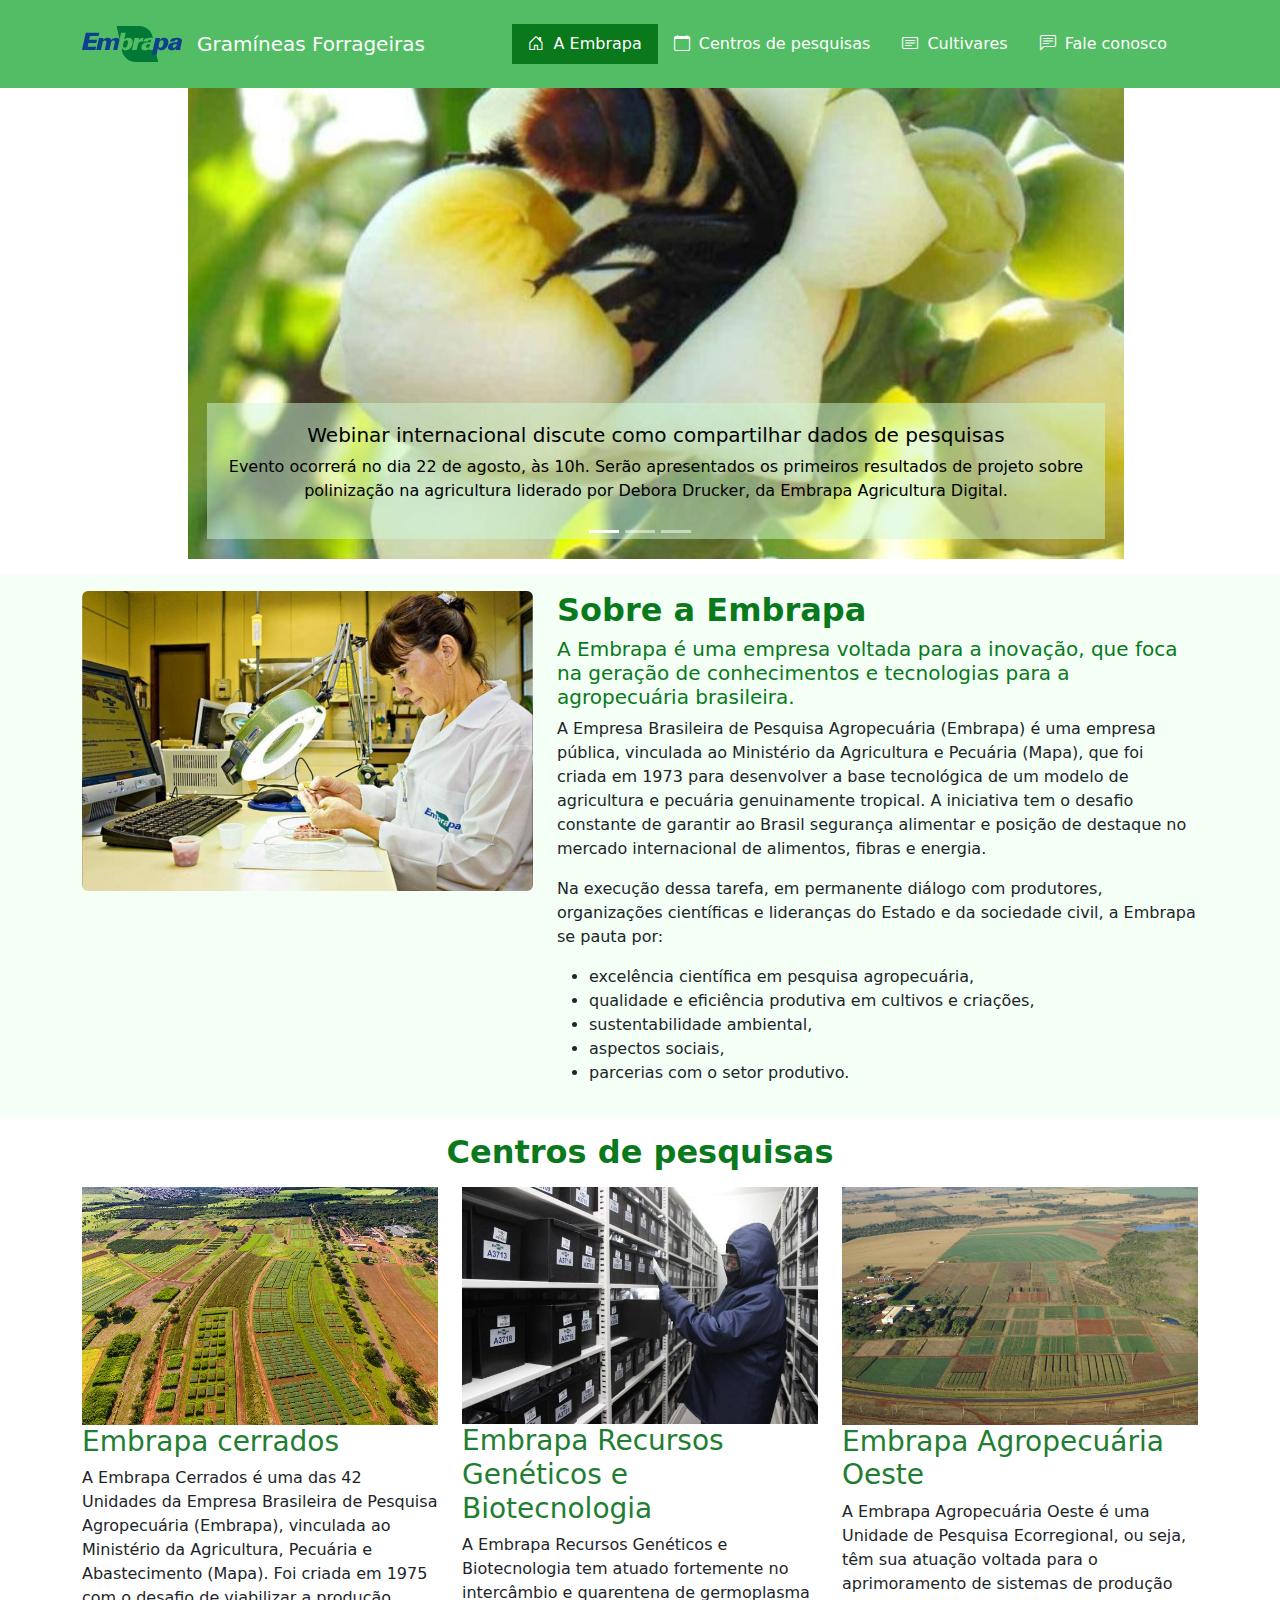
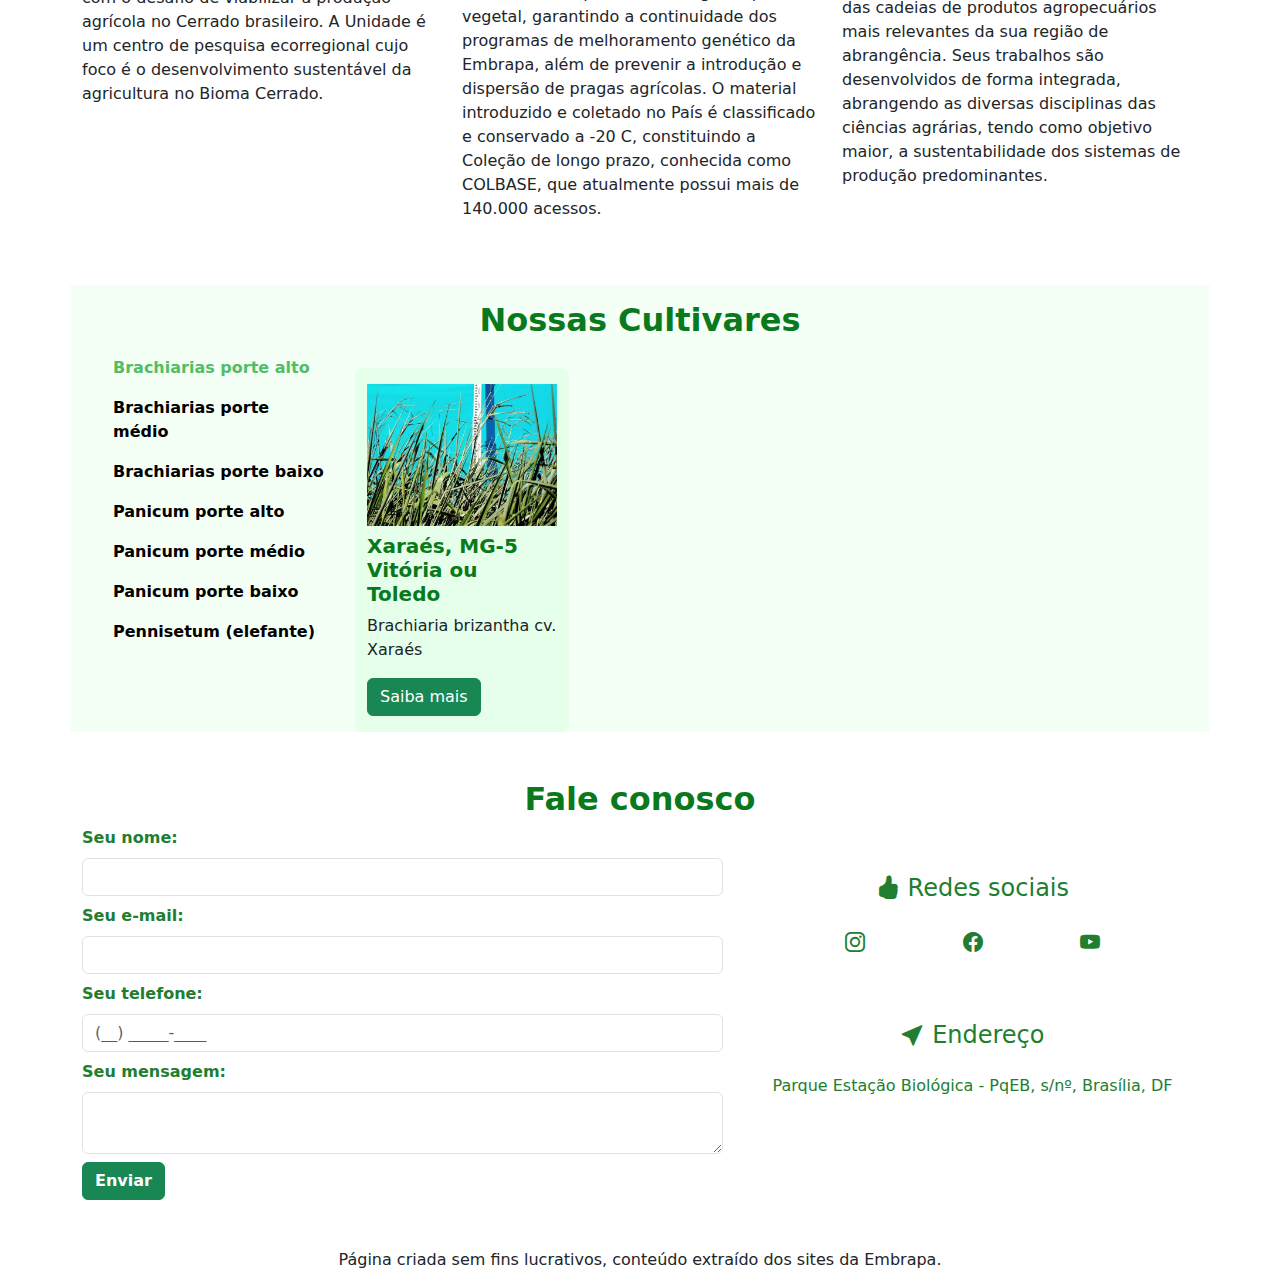
==== index.html @ fe023049 ":tada: Commit inicial" ====
<!DOCTYPE html>
<html lang="pt-BR">
<head>
    <meta charset="UTF-8">
    <meta name="viewport" content="width=device-width, initial-scale=1.0">
    <title>Gramíneas Forrageiras</title>
    <link rel="stylesheet" href="./lib/cdn.jsdelivr.net_npm_bootstrap@5.3.1_dist_css_bootstrap.min.css">
    <link rel="stylesheet" href="./icones/font/bootstrap-icons.css">
    <link rel="stylesheet" href="style.css">
</head>
<body>
    <header class="navbar navbar-expand-xl sticky-top p-4 bg-principal" id="cabecalho">
        <div class="container ">
            <img id="embrapa-logo" src="./imagens/embrapa-logo-ajustado.svg" alt="">
            <h1 class="navbar-brand m-0 text-white">
                Gramíneas Forrageiras</h1>
            <button class="navbar-toggler bg-claro" data-bs-toggle="collapse" data-bs-target="#menu-navegacao">
                <span class="navbar-toggler-icon"></span>
            </button>
            <nav class="navbar-collapse collapse justify-content-end" id="menu-navegacao">
                <ul class="nav d-block d-xl-flex">
                    <li class="nav-item">
                        <a href="#embrapa" class="nav-link active link-offset-1-hover">
                            <i class="bi bi-house-door me-1"></i>
                            A Embrapa
                        </a>
                    </li>
                    <li class="nav-item">
                        <a href="#pesquisas" class="nav-link">
                            <i class="bi bi-calendar me-1"></i>
                            Centros de pesquisas
                        </a>
                    </li>
                    <li class="nav-item">
                        <a href="#cultivares" class="nav-link">
                            <i class="bi bi-card-text me-1"></i>
                            Cultivares
                        </a>
                    </li>
                    <li class="nav-item">
                        <a href="#contato" class="nav-link">
                            <i class="bi bi-chat-left-text me-1"></i>
                            Fale conosco
                        </a>
                    </li>    
                </ul>
            </nav>
        </div>
    </header>
    <main data-bs-spy="scroll" data-bs-target="cabecalho" data-bs-smooth-scroll="true">
        <section>
            <div>
                <div class="carousel slide" id="carousel" data-bs-ride="carousel">
                    <ul class="carousel-inner d-flex text-center">
                        <li class="carousel-item active" data-bs-interval="5000">
                            <img class="w-75" src="./imagens/abelha.jpg" alt="">
                            <div class="carousel-caption d-none d-md-block row">
                                <h5>Webinar internacional discute como compartilhar dados de pesquisas</h5>
                                <p>Evento ocorrerá no dia 22 de agosto, às 10h. Serão apresentados os primeiros resultados de projeto sobre polinização na agricultura liderado por Debora Drucker, da Embrapa Agricultura Digital.</p>
                            </div>
                            <div class="row d-md-none">
                                <h5>Webinar internacional discute como compartilhar dados de pesquisas</h5>
                                <p>Evento ocorrerá no dia 22 de agosto, às 10h. Serão apresentados os primeiros resultados de projeto sobre polinização na agricultura liderado por Debora Drucker, da Embrapa Agricultura Digital.</p>
                            </div>
                        </li>
                        <li class="carousel-item" data-bs-interval="5000">
                            <img class="w-75" src="./imagens/embrapa_50_anos.jpg" alt="">
                        </li>
                        <li class="carousel-item" data-bs-interval="5000">
                            <img class="w-75" src="./imagens/integra.webp" alt="">
                            <div class="carousel-caption d-none d-md-block">
                                <h5>BRS Integra: nova cultivar de Urochloa ruziziensis para a ILPF.</h5>
                                <p>A cultivar BRS Integra é a primeira cultivar de Urochloa ruziziensis oriunda do programa de melhoramento genético conduzido pela Embrapa para as condições brasileiras.</p>
                            </div>
                            <div class="row d-md-none">
                                <h5>BRS Integra: nova cultivar de Urochloa ruziziensis para a ILPF.</h5>
                                <p>A cultivar BRS Integra é a primeira cultivar de Urochloa ruziziensis oriunda do programa de melhoramento genético conduzido pela Embrapa para as condições brasileiras.</p>
                            </div>
                        </li>
                    </ul>
                    <button class="carousel-control-prev" type="button" data-bs-target="#carousel" data-bs-slide="prev">
                        <span class="carousel-control-prev-icon"></span>
                    </button>
                    <button class="carousel-control-next" type="button" data-bs-target="#carousel" data-bs-slide="next">
                        <span class="carousel-control-next-icon"></span>
                    </button>
                    <div class="carousel-indicators">
                        <button class="active" type="button" data-bs-target="#carousel" data-bs-slide-to="0"></button>
                        <button type="button" data-bs-target="#carousel" data-bs-slide-to="1"></button>
                        <button type="button" data-bs-target="#carousel" data-bs-slide-to="2"></button>
                    </div>
                </div>
            </div>
        </section>
        <section class="pb-3 pt-3 bg-claro" id="embrapa">
            <article class="container">
                <div class="row">
                    <div class="col-md-5">
                        <img class="d-block w-100 rounded" src="./imagens/embrapa-presquisa.jpg" alt="">
                    </div>
                    <div class="col-md-7 mt-3 mt-md-0">
                        <h2 class="section-title">Sobre a Embrapa</h2>
                        <h5>A Embrapa é uma empresa voltada para a inovação, que foca na geração de conhecimentos e tecnologias para a agropecuária brasileira.</h5>
                        <p>A Empresa Brasileira de Pesquisa Agropecuária (Embrapa) é uma empresa pública, vinculada ao Ministério da Agricultura e Pecuária (Mapa), que foi criada em 1973 para desenvolver a base tecnológica de um modelo de agricultura e pecuária genuinamente tropical. A iniciativa tem o desafio constante de garantir ao Brasil segurança alimentar e posição de destaque no mercado internacional de alimentos, fibras e energia.</p>
                        <p>Na execução dessa tarefa, em permanente diálogo com produtores, organizações científicas e lideranças do Estado e da sociedade civil, a Embrapa se pauta por:</p>
                        <ul>
                            <li>excelência científica em pesquisa agropecuária, </li>
                            <li>qualidade e eficiência produtiva em cultivos e criações, </li>
                            <li>sustentabilidade ambiental, </li>
                            <li>aspectos sociais,</li>
                            <li>parcerias com o setor produtivo.</li>
                        </ul>
                    </div>
                </div>
            </article>
        </section>
        <section class="pt-3 pb-5" id="pesquisas">
            <article class="container">
                <div class="row">
                    <h2 class="section-title text-center mb-3">Centros de pesquisas</span></h2>
                </div>
                <div class="row">
                    <div class="col-md-4">
                        <img class="d-block w-100" src="./imagens/embrapa-cerrado.jpg" alt="">
                        <h3 class="section-title text-colored">
                            Embrapa cerrados</h3>
                        <p>A Embrapa Cerrados é uma das 42 Unidades da Empresa Brasileira de Pesquisa Agropecuária (Embrapa), vinculada ao Ministério da Agricultura, Pecuária e Abastecimento (Mapa). Foi criada em 1975 com o desafio de viabilizar a produção agrícola no Cerrado brasileiro. A Unidade é um centro de pesquisa ecorregional cujo foco é o desenvolvimento sustentável da agricultura no Bioma Cerrado.</p>
                    </div>
                    <div class="col-md-4">
                        <img class="d-block w-100" src="./imagens/embrapa-recursos-geneticos.jpg" alt="">
                        <h3 class="section-title text-colored">
                            Embrapa Recursos Genéticos e Biotecnologia</h3>
                        <p>A Embrapa Recursos Genéticos e Biotecnologia tem atuado fortemente no intercâmbio e quarentena de germoplasma vegetal, garantindo a continuidade dos programas de melhoramento genético da Embrapa, além de prevenir a introdução e dispersão de pragas agrícolas. O material introduzido e coletado no País é classificado e conservado a -20 C, constituindo a Coleção de longo prazo, conhecida como COLBASE, que atualmente possui mais de 140.000 acessos.</p>
                    </div>
                    <div class="col-md-4">
                        <img class="d-block w-100" src="./imagens/Embrapa Agropecuária Oeste.jpg" alt="">
                        <h3 class="section-title text-colored">
                            Embrapa Agropecuária Oeste </h3>
                        <p>A Embrapa Agropecuária Oeste é uma Unidade de Pesquisa Ecorregional, ou seja, têm sua atuação voltada para o aprimoramento de sistemas de produção das cadeias de produtos agropecuários mais relevantes da sua região de abrangência. Seus trabalhos são desenvolvidos de forma integrada, abrangendo as diversas disciplinas das ciências agrárias, tendo como objetivo maior, a sustentabilidade dos sistemas de produção predominantes.</p>
                    </div>
                </div>
            </article>
        </section>
        <section id="cultivares">
            <article class="container bg-claro pt-3">
                <div class="row ">
                    <h2 class="text-center">
                        Nossas Cultivares
                    </h2>
                </div>
                <div class="row" >
                    <aside class="col-md-3 pe-md-0">
                        <nav class="nav flex-column text-center text-md-start">
                            <button class="fw-bold text-start nav-link text-center text-md-start mt-2 mt-md-0 active text-center text-md-start" type="button" data-bs-toggle="tab" data-bs-target="#brachiaria-alta">Brachiarias porte alto</button>
                            <button class="fw-bold text-start nav-link text-center text-md-start mt-2 mt-md-0" type="button" data-bs-toggle="tab" data-bs-target="#brachiaria-media">Brachiarias porte médio</button>
                            <button class="fw-bold text-start nav-link text-center text-md-start mt-2 mt-md-0" type="button" data-bs-toggle="tab" data-bs-target="#brachiaria-baixa">Brachiarias porte baixo</button>
                            <button class="fw-bold text-start nav-link text-center text-md-start mt-2 mt-md-0" type="button" data-bs-toggle="tab" data-bs-target="#paicum-alto">Panicum porte alto</button>
                            <button class="fw-bold text-start nav-link text-center text-md-start mt-2 mt-md-0" type="button" data-bs-toggle="tab" data-bs-target="#panicum-medio">Panicum porte médio</button>
                            <button class="fw-bold text-start nav-link text-center text-md-start mt-2 mt-md-0" type="button" data-bs-toggle="tab" data-bs-target="#panicum-baixo">Panicum porte baixo</button>
                            <button class="fw-bold text-start nav-link text-center text-md-start mt-2 mt-md-0" type="button" data-bs-toggle="tab" data-bs-target="#elefante">Pennisetum (elefante)</button>
                        </nav>
                    </aside>
                    <div class="col-md-9 pt-3 bg-claro" id="itens-cardapio">
                        <div class="tab-content">
                            <div class="tab-pane active" id="brachiaria-alta">
                                <div class="row">
                                    <div class="col-md-6 col-lg-3 rounded-3 bg-medio mt-1">
                                        <img class="d-block w-100 mt-3" src="./imagens/brachiaria/xaraes.webp" alt="brachiaria-xaraes">
                                        <h5 class="fw-bold mt-2">Xaraés, MG-5 Vitória ou Toledo</h5>
                                        <p>Brachiaria brizantha cv. Xaraés</p>
                                        <a href="./brachiarias/xaraes.html" class="btn btn-success mb-3">Saiba mais</a>
                                    </div>
                                </div>
                            </div>
                            <div class="tab-pane" id="brachiaria-media">
                                <div class="row">
                                    <div class="col-md-6 col-lg-3 rounded-3 bg-medio mt-1">
                                        <img class="d-block w-100 mt-3" src="./imagens/brachiaria/marandu.webp" alt="Marandu, Braquiarão ou Brizantão">
                                        <h5 class="fw-bold mt-2">Marandu, Braquiarão ou Brizantão</h5>
                                        <p>Brachiaria brizantha cv. Marandu</p>
                                        <a href="./brachiarias/marandu.html" class="btn btn-success mb-3">Saiba mais</a>
                                    </div>
                                    <div class="col-md-6 col-lg-3 rounded-3 bg-medio mt-1">
                                        <img class="d-block w-100 mt-3" src="./imagens/brachiaria/piata.webp" alt="BRS Piatã">
                                        <h5 class="fw-bold mt-2">BRS Piatã</h5>
                                        <p>Brachiaria brizantha cv. BRS Piatã</p>
                                        <a href="#" class="btn btn-success mb-3">Saiba mais</a>
                                    </div>
                                    <div class="col-md-6 col-lg-3 rounded-3 bg-medio mt-1">
                                        <img class="d-block w-100 mt-3" src="./imagens/brachiaria/paiaguas.webp" alt="BRS Paiaguás">
                                        <h5 class="fw-bold mt-2">BRS Paiaguás</h5>
                                        <p>Brachiaria brizantha cv. BRS Paiaguás</p>
                                        <a href="#" class="btn btn-success mb-3">Saiba mais</a>
                                    </div>
                                    <div class="col-md-6 col-lg-3 rounded-3 bg-medio mt-1">
                                        <img class="d-block w-100 mt-3" src="./imagens/brachiaria/ipipora.webp" alt="BRS Ipyporã">
                                        <h5 class="fw-bold mt-2">BRS Ipyporã</h5>
                                        <p>Brachiaria spp. cv. BRS Ipyporã</p>
                                        <a href="#" class="btn btn-success mb-3">Saiba mais</a>
                                    </div>
                                    <div class="col-md-6 col-lg-3 rounded-3 bg-medio mt-1">
                                        <img class="d-block w-100 mt-3" src="./imagens/brachiaria/tupi.jpg" alt="BRS Tupi">
                                        <h5 class="fw-bold mt-2">BRS Tupi</h5>
                                        <p>Brachiaria humidicola cv. BRS Tupi</p>
                                        <a href="#" class="btn btn-success mb-3">Saiba mais</a>
                                    </div>
                                    <div class="col-md-6 col-lg-3 rounded-3 bg-medio mt-1">
                                        <img class="d-block w-100 mt-3" src="./imagens/brachiaria/integra.webp" alt="BRS Integra">
                                        <h5 class="fw-bold mt-2">BRS Integra</h5>
                                        <p>Brachiaria ruziziensis cv. BRS Integra</p>
                                        <a href="#" class="btn btn-success mb-3">Saiba mais</a>
                                    </div>
                                </div>
                            </div>
                            <div class="tab-pane" id="brachiaria-baixa">
                                <div class="row">
                                    <div class="col-md-6 col-lg-3 rounded-3 bg-medio mt-1">
                                        <img class="d-block w-100 mt-3" src="./imagens/brachiaria/basilisk.webp" alt="Basilisk, Braquiarinha ou Decumbens">
                                        <h5 class="fw-bold mt-2">Basilisk, Braquiarinha ou Decumbens</h5>
                                        <p>Brachiaria decumbens cv. Basilisk</p>
                                        <a href="./brachiarias/basilisk.html" class="btn btn-success mb-3">Saiba mais</a>
                                    </div>
                                    <div class="col-md-6 col-lg-3 rounded-3 bg-medio mt-1">
                                        <img class="d-block w-100 mt-3" src="./imagens/brachiaria/llanero.webp" alt="LIanero, Lhanero ou Dictyoneura">
                                        <h5 class="fw-bold mt-2">LIanero, Lhanero ou Dictyoneura</h5>
                                        <p>Brachiaria humidicola cv. LIanero</p>
                                        <a href="#" class="btn btn-success mb-3">Saiba mais</a>
                                    </div>
                                    <div class="col-md-6 col-lg-3 rounded-3 bg-medio mt-1">
                                        <img class="d-block w-100 mt-3" src="./imagens/brachiaria/humidicola.webp" alt="Humidicola comum, Tuly ou Quicuio da Amazônia">
                                        <h5 class="fw-bold mt-2">Humidicola comum, Tuly ou Quicuio</h5>
                                        <p>Brachiaria humidicola</p>
                                        <a href="#" class="btn btn-success mb-3">Saiba mais</a>
                                    </div>
                                    <div class="col-md-6 col-lg-3 rounded-3 bg-medio mt-1">
                                        <img class="d-block w-100 mt-3" src="./imagens/brachiaria/ruziziense.jpg" alt="Ruziziensis">
                                        <h5 class="fw-bold mt-2">Ruziziensis</h5>
                                        <p>Brachiaria ruziziensis</p>
                                        <a href="#" class="btn btn-success mb-3">Saiba mais</a>
                                    </div>
                                </div>
                            </div>
                            <div class="tab-pane" id="paicum-alto">
                                <div class="row">
                                    <div class="col-md-6 col-lg-3 rounded-3 bg-medio mt-1">
                                        <img class="d-block w-100 mt-3" src="./imagens/panicum/mombaca.webp" alt="Mombaça">
                                        <h5 class="fw-bold mt-2">Mombaça</h5>
                                        <p>Panicum maximum cv. Mombaça</p>
                                        <a href="./panicuns/mombaca.html" class="btn btn-success mb-3">Saiba mais</a>
                                    </div>
                                    <div class="col-md-6 col-lg-3 rounded-3 bg-medio mt-1">
                                        <img class="d-block w-100 mt-3" src="./imagens/panicum/zuri.webp" alt="BRS Zuri">
                                        <h5 class="fw-bold mt-2">BRS Zuri</h5>
                                        <p>Panicum maximum cv. BRS Zuri</p>
                                        <a href="#" class="btn btn-success mb-3">Saiba mais</a>
                                    </div>
                                </div>
                            </div>
                            <div class="tab-pane" id="panicum-medio">
                                <div class="row">
                                    <div class="col-md-6 col-lg-3 rounded-3 bg-medio mt-1">
                                        <img class="d-block w-100 mt-3" src="./imagens/panicum/tanzania.webp" alt="Tanzânia">
                                        <h5 class="fw-bold mt-2">Tanzânia</h5>
                                        <p>Panicum maximum cv. Tanzânia</p>
                                        <a href="./panicuns/tanzania.html" class="btn btn-success mb-3">Saiba mais</a>
                                    </div>
                                    <div class="col-md-6 col-lg-3 rounded-3 bg-medio mt-1">
                                        <img class="d-block w-100 mt-3" src="./imagens/panicum/quenia.webp" alt="BRS Quênia">
                                        <h5 class="fw-bold mt-2">BRS Quênia</h5>
                                        <p>Panicum maximum cv. BRS Quênia</p>
                                        <a href="#" class="btn btn-success mb-3">Saiba mais</a>
                                    </div>
                                </div>
                            </div>
                            <div class="tab-pane" id="panicum-baixo">
                                <div class="row">
                                    <div class="col-md-6 col-lg-3 rounded-3 bg-medio mt-1">
                                        <img class="d-block w-100 mt-3" src="./imagens/panicum/massai.webp" alt="Massai">
                                        <h5 class="fw-bold mt-2">Massai</h5>
                                        <p>Panicum maximum cv. Massai</p>
                                        <a href="./panicuns/massai.html" class="btn btn-success mb-3">Saiba mais</a>
                                    </div>
                                    <div class="col-md-6 col-lg-3 rounded-3 bg-medio mt-1">
                                        <img class="d-block w-100 mt-3" src="./imagens/panicum/tamani.webp" alt="BRS Tamani">
                                        <h5 class="fw-bold mt-2">BRS Tamani</h5>
                                        <p>Panicum maximum cv. BRS Tamani</p>
                                        <a href="#" class="btn btn-success mb-3">Saiba mais</a>
                                    </div>
                                </div>
                            </div>
                            <div class="tab-pane" id="elefante">
                                <div class="row">
                                    <div class="col-md-6 col-lg-3 rounded-3 bg-medio mt-1">
                                        <img class="d-block w-100 mt-3" src="./imagens/pennisetum/capiacu.webp" alt="BRS Capiaçu">
                                        <h5 class="fw-bold mt-2">BRS Capiaçu</h5>
                                        <p>Pennisetum purpureum (Sin. Cenchrus purpureus) cv. BRS Capiaçu</p>
                                        <a href="./pennisetuns/capiacu.html" class="btn btn-success mb-3">Saiba mais</a>
                                    </div>
                                    <div class="col-md-6 col-lg-3 rounded-3 bg-medio mt-1">
                                        <img class="d-block w-100 mt-3" src="./imagens/pennisetum/kurumi.webp" alt="BRS Kurumi">
                                        <h5 class="fw-bold mt-2">BRS Kurumi</h5>
                                        <p>Pennisetum purpureum (Sin. Cenchrus purpureus) cv. BRS Kurumi</p>
                                        <a href="./pennisetuns/kurumi.html" class="btn btn-success mb-3">Saiba mais</a>
                                    </div>
                                </div>
                            </div>
                        </div>
                    </div>
                </div>
            </article>
        </section>
        <section class="pt-5 pb-5" id="contato">
            <div class="container">
                <div class="row">
                    <h2 class="section-title text-center">Fale conosco</h2>
                </div>
                <div class="row">
                    <div class="col-md-7">
                        <form id="meuFormulario">
                            <div class="mb-2">
                                <label class="form-label fw-bolder text-colored" for="nome">Seu nome:</label>
                                <input class="form-control nomeCompleto" type="text" id="nome" name="nome">
                            </div>
                            <div class="mb-2">
                                <label class="form-label fw-bolder text-colored" for="email-t">Seu e-mail:</label>
                                <input class="form-control" type="email" id="email-t">
                            </div>
                            <div class="mb-2">
                                <label class="form-label fw-bolder text-colored" for="telefone">Seu telefone:</label>
                                <input class="form-control" type="tel" id="telefone" name="telefone">
                            </div>
                            <div class="mb-2">
                                <label class="form-label fw-bolder text-colored" for="mensagem">Seu mensagem:</label>
                                <textarea class="form-control" id="mensagem"></textarea>
                            </div>
                            <button class="btn fw-bolder btn-success" id="botao-enviar" type="submit">Enviar</button>
                        </form>
                    </div>
                    <div class="col-md-5">
                        <div class="row">
                            <h3 class="section-title fs-4 text-center text-colored mt-5">
                                <i class="bi bi-hand-thumbs-up-fill"></i>
                                Redes sociais</h3>
                            <ul class="d-flex list-inline justify-content-evenly mt-3">
                                <li class="fs-5" ><a href="https://www.instagram.com/embrapa/"><i class="bi bi-instagram text-colored"></i></a></li>
                                <li class="fs-5" ><a href="https://www.facebook.com/embrapa/?locale=pt_BR"><i class="bi bi-facebook text-colored"></i></a></li>
                                <li class="fs-5" ><a href="https://www.embrapa.br/youtube"><i class="bi bi-youtube text-colored"></i></a></li>
                            </ul>
                        </div>
                        <div class="row">
                            <h3 class="section-title fs-4 text-center text-colored mt-5">
                                <i class="bi bi-cursor-fill"></i>
                                Endereço</h3>
                            <p class="text-center d mt-3 text-colored">Parque Estação Biológica - PqEB, s/nº, Brasília, DF</p>
                        </div>
                    </div>
                </div>
            </div>
        </section>
    </main>
    <footer class="text-center">
        Página criada sem fins lucrativos, conteúdo extraído dos sites da Embrapa.
    </footer>
    <script src="./lib/cdn.jsdelivr.net_npm_bootstrap@5.3.1_dist_js_bootstrap.bundle.min.js"></script>
    <script src="https://code.jquery.com/jquery-3.6.0.min.js"></script>
    <script src="./lib/jquery.mask.min.js"></script>
    <script src="./lib/jquery.validate.min.js"></script>
    <script src="./lib/messages_pt_BR.min.js"></script>
    <script src="./main.js"></script>
</body>
</html>
---- style.css ----
.bg-principal {
    background-color: #53bd65;
} 

.nav-tabs .nav-link.active,
.tab-pane,
.bg-claro {
    background-color: #f4fff6;
}

.bg-medio{
    background-color: #9affab28;
}
.title-green, h5,
.nav-tabs .nav-link.active,
h2 {
    color: #09791c;
}

#menu-navegacao .nav-link.active {
    background-color: #09791c;
    color: white;
}

.nav-tabs .nav-link,
.nav .nav-link.active {
    color: #53bd65;
}

.text-colored {
    color: #217e31;
}

.nav {
    padding-left: 15px;
    padding-right: 15px;
}

.nav-link {
    color: white;
}

aside .nav .nav-link {
    color: #000;
}

#carousel .carousel-caption {
    background-color: rgba(208, 247, 214, 0.5);
}

.carousel-caption h5,
.carousel-caption p {
    color: #000;
}

.tab-content p {
    height: 48px;
}

#elefante h5 {
    height: 20px;
}

#elefante p {
    height: auto;
}

h2 {
    font-weight: bold;
}

#embrapa-logo {
    width: 100px;
    margin-right: 15px;
}

header > div {
    justify-content: end;
}

@media (max-width: 767px) {
    .nav {
        padding-left: 0;
        padding-right: 0;
    }
    .nav-tabs .nav-link {
        border: var(--bs-nav-tabs-border-width) solid transparent;
    }
    .nav-tabs {
        --bs-nav-tabs-link-active-border-color: var(--bs-border-color);
    }

    .nav-item button {
        padding: 16px;
        font-size: 18px;
    }

    #menu-navegacao {
        background-color: #f4fff6;
    }

    .nav-link {
        color: #53bd65;
    }

}
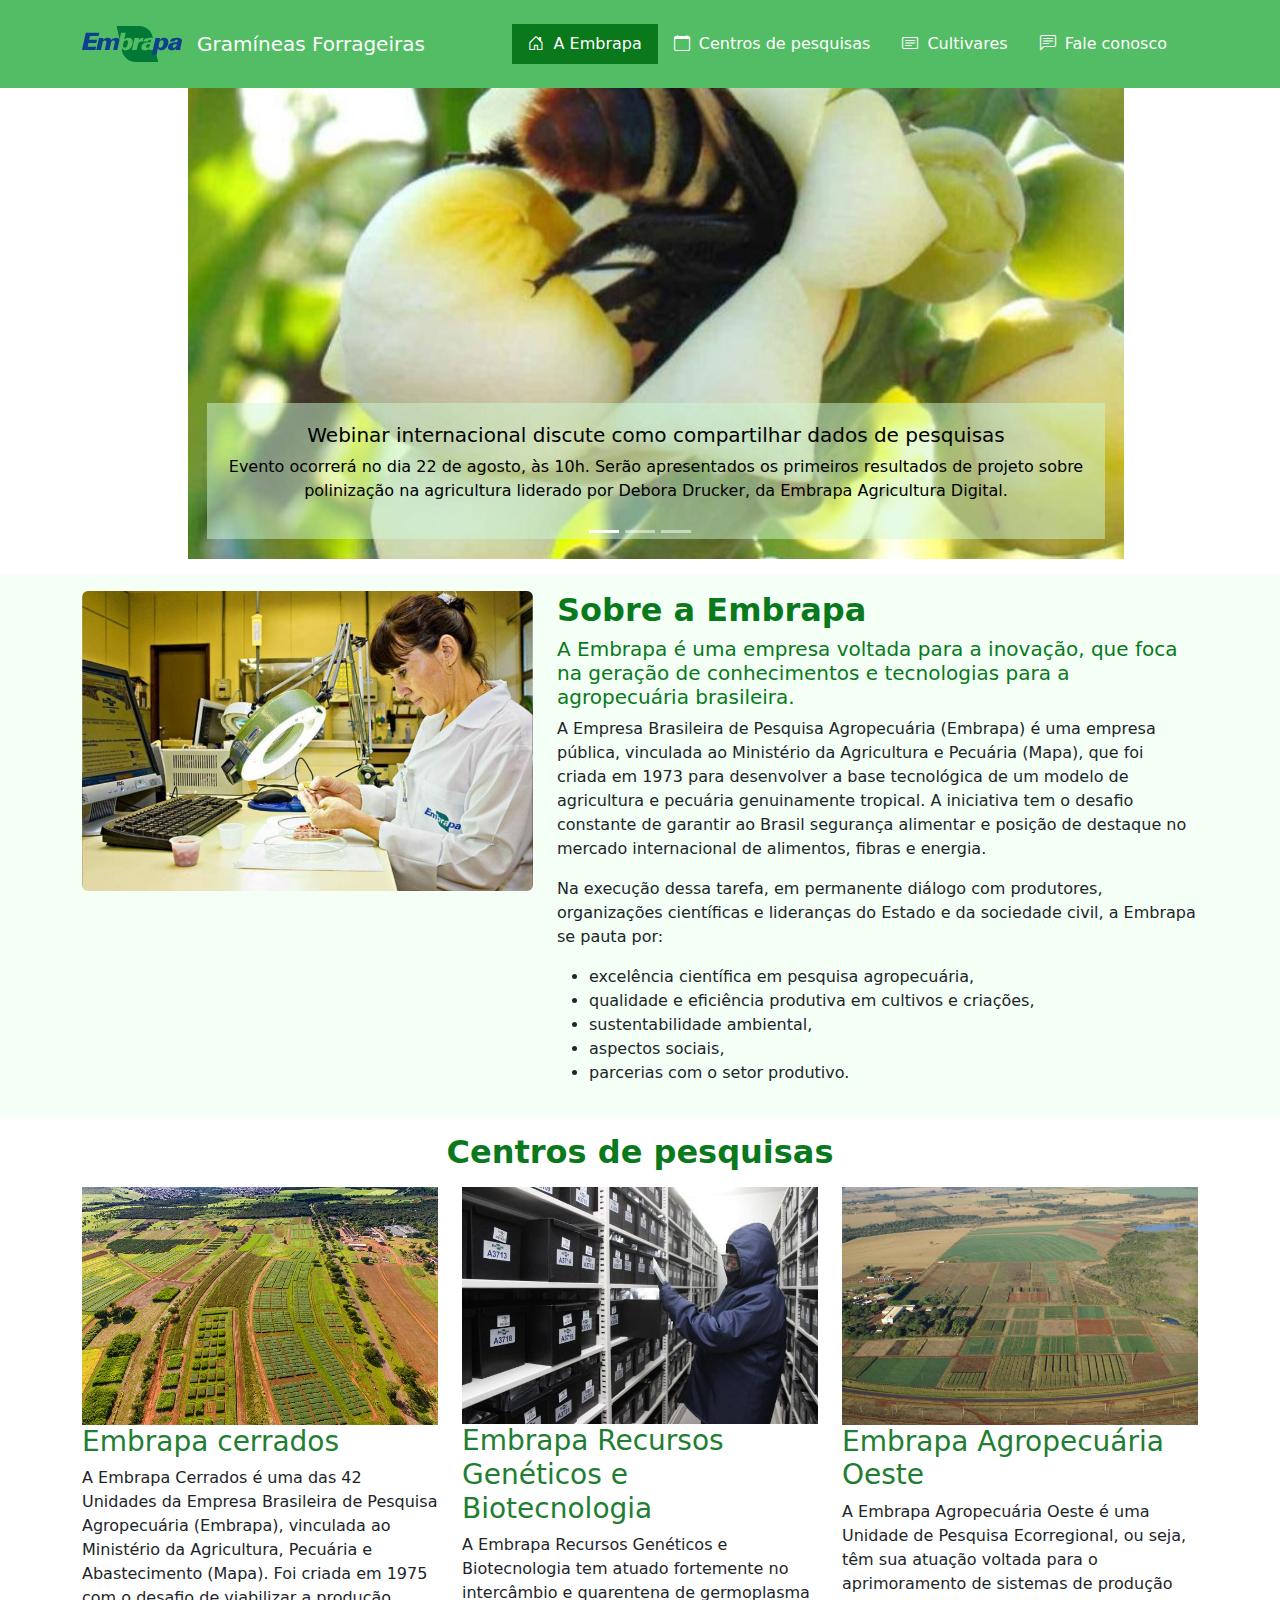
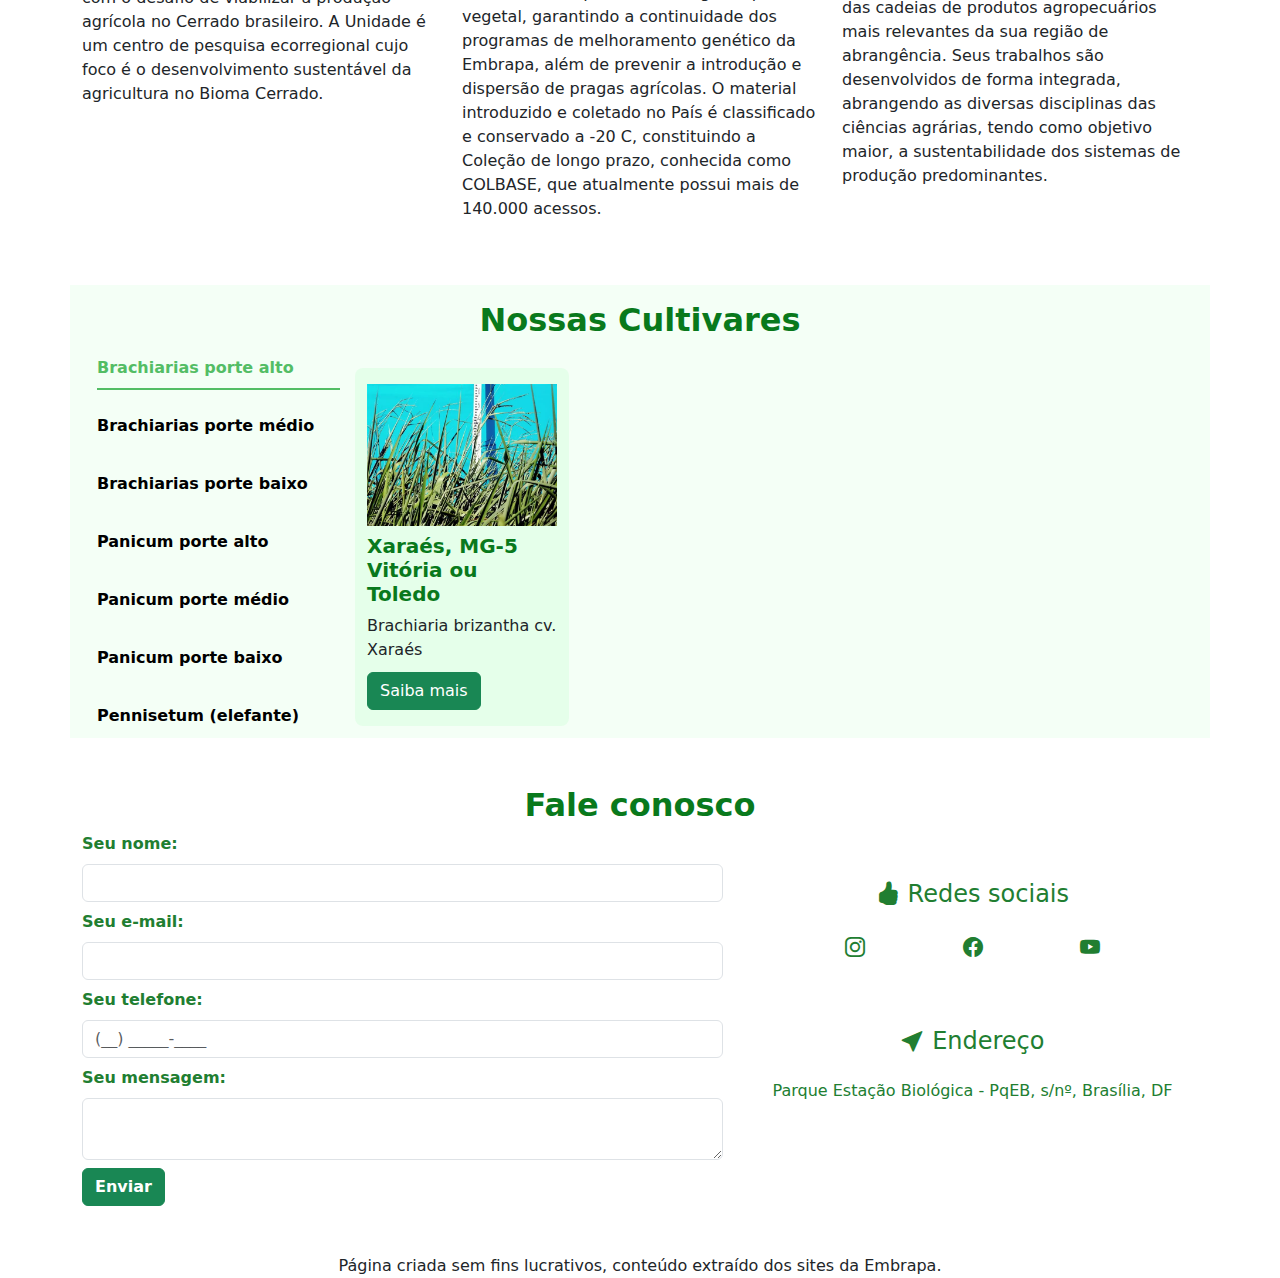
==== commit 03e1534f: ":lipstick:[FIX]: melhorando responsividade" ====
--- a/index.html
+++ b/index.html
@@ -10,7 +10,7 @@
 </head>
 <body>
     <header class="navbar navbar-expand-xl sticky-top p-4 bg-principal" id="cabecalho">
-        <div class="container ">
+        <div class="container justify-content-center justify-content-md-around">
             <img id="embrapa-logo" src="./imagens/embrapa-logo-ajustado.svg" alt="">
             <h1 class="navbar-brand m-0 text-white">
                 Gramíneas Forrageiras</h1>
@@ -150,7 +150,7 @@
                 </div>
                 <div class="row" >
                     <aside class="col-md-3 pe-md-0">
-                        <nav class="nav flex-column text-center text-md-start">
+                        <nav class="nav nav-underline flex-column">
                             <button class="fw-bold text-start nav-link text-center text-md-start mt-2 mt-md-0 active text-center text-md-start" type="button" data-bs-toggle="tab" data-bs-target="#brachiaria-alta">Brachiarias porte alto</button>
                             <button class="fw-bold text-start nav-link text-center text-md-start mt-2 mt-md-0" type="button" data-bs-toggle="tab" data-bs-target="#brachiaria-media">Brachiarias porte médio</button>
                             <button class="fw-bold text-start nav-link text-center text-md-start mt-2 mt-md-0" type="button" data-bs-toggle="tab" data-bs-target="#brachiaria-baixa">Brachiarias porte baixo</button>
@@ -164,143 +164,143 @@
                         <div class="tab-content">
                             <div class="tab-pane active" id="brachiaria-alta">
                                 <div class="row">
-                                    <div class="col-md-6 col-lg-3 rounded-3 bg-medio mt-1">
+                                    <div class="col-md-6 col-lg-3 rounded-3 bg-medio mt-1 position-relative">
                                         <img class="d-block w-100 mt-3" src="./imagens/brachiaria/xaraes.webp" alt="brachiaria-xaraes">
                                         <h5 class="fw-bold mt-2">Xaraés, MG-5 Vitória ou Toledo</h5>
-                                        <p>Brachiaria brizantha cv. Xaraés</p>
-                                        <a href="./brachiarias/xaraes.html" class="btn btn-success mb-3">Saiba mais</a>
+                                        <p class="mb-5 pb-3">Brachiaria brizantha cv. Xaraés</p>
+                                        <a href="./brachiarias/xaraes.html" class="btn btn-success mb-3 position-absolute bottom-0">Saiba mais</a>
                                     </div>
                                 </div>
                             </div>
                             <div class="tab-pane" id="brachiaria-media">
                                 <div class="row">
-                                    <div class="col-md-6 col-lg-3 rounded-3 bg-medio mt-1">
+                                    <div class="col-md-6 col-lg-3 rounded-3 bg-medio mt-1 position-relative">
                                         <img class="d-block w-100 mt-3" src="./imagens/brachiaria/marandu.webp" alt="Marandu, Braquiarão ou Brizantão">
                                         <h5 class="fw-bold mt-2">Marandu, Braquiarão ou Brizantão</h5>
-                                        <p>Brachiaria brizantha cv. Marandu</p>
-                                        <a href="./brachiarias/marandu.html" class="btn btn-success mb-3">Saiba mais</a>
-                                    </div>
-                                    <div class="col-md-6 col-lg-3 rounded-3 bg-medio mt-1">
+                                        <p class="mb-5 pb-3">Brachiaria brizantha cv. Marandu</p>
+                                        <a href="./brachiarias/marandu.html" class="btn btn-success mb-3 position-absolute bottom-0">Saiba mais</a>
+                                    </div>
+                                    <div class="col-md-6 col-lg-3 rounded-3 bg-medio mt-1 position-relative">
                                         <img class="d-block w-100 mt-3" src="./imagens/brachiaria/piata.webp" alt="BRS Piatã">
                                         <h5 class="fw-bold mt-2">BRS Piatã</h5>
-                                        <p>Brachiaria brizantha cv. BRS Piatã</p>
-                                        <a href="#" class="btn btn-success mb-3">Saiba mais</a>
-                                    </div>
-                                    <div class="col-md-6 col-lg-3 rounded-3 bg-medio mt-1">
+                                        <p class="mb-5 pb-3">Brachiaria brizantha cv. BRS Piatã</p>
+                                        <a href="#" class="btn btn-success mb-3 position-absolute bottom-0">Saiba mais</a>
+                                    </div>
+                                    <div class="col-md-6 col-lg-3 rounded-3 bg-medio mt-1 position-relative">
                                         <img class="d-block w-100 mt-3" src="./imagens/brachiaria/paiaguas.webp" alt="BRS Paiaguás">
                                         <h5 class="fw-bold mt-2">BRS Paiaguás</h5>
-                                        <p>Brachiaria brizantha cv. BRS Paiaguás</p>
-                                        <a href="#" class="btn btn-success mb-3">Saiba mais</a>
-                                    </div>
-                                    <div class="col-md-6 col-lg-3 rounded-3 bg-medio mt-1">
+                                        <p class="mb-5 pb-3">Brachiaria brizantha cv. BRS Paiaguás</p>
+                                        <a href="#" class="btn btn-success mb-3 position-absolute bottom-0">Saiba mais</a>
+                                    </div>
+                                    <div class="col-md-6 col-lg-3 rounded-3 bg-medio mt-1 position-relative">
                                         <img class="d-block w-100 mt-3" src="./imagens/brachiaria/ipipora.webp" alt="BRS Ipyporã">
                                         <h5 class="fw-bold mt-2">BRS Ipyporã</h5>
-                                        <p>Brachiaria spp. cv. BRS Ipyporã</p>
-                                        <a href="#" class="btn btn-success mb-3">Saiba mais</a>
-                                    </div>
-                                    <div class="col-md-6 col-lg-3 rounded-3 bg-medio mt-1">
+                                        <p class="mb-5 pb-3">Brachiaria spp. cv. BRS Ipyporã</p>
+                                        <a href="#" class="btn btn-success mb-3 position-absolute bottom-0">Saiba mais</a>
+                                    </div>
+                                    <div class="col-md-6 col-lg-3 rounded-3 bg-medio mt-1 position-relative">
                                         <img class="d-block w-100 mt-3" src="./imagens/brachiaria/tupi.jpg" alt="BRS Tupi">
                                         <h5 class="fw-bold mt-2">BRS Tupi</h5>
-                                        <p>Brachiaria humidicola cv. BRS Tupi</p>
-                                        <a href="#" class="btn btn-success mb-3">Saiba mais</a>
-                                    </div>
-                                    <div class="col-md-6 col-lg-3 rounded-3 bg-medio mt-1">
+                                        <p class="mb-5 pb-3">Brachiaria humidicola cv. BRS Tupi</p>
+                                        <a href="#" class="btn btn-success mb-3 position-absolute bottom-0">Saiba mais</a>
+                                    </div>
+                                    <div class="col-md-6 col-lg-3 rounded-3 bg-medio mt-1 position-relative">
                                         <img class="d-block w-100 mt-3" src="./imagens/brachiaria/integra.webp" alt="BRS Integra">
                                         <h5 class="fw-bold mt-2">BRS Integra</h5>
-                                        <p>Brachiaria ruziziensis cv. BRS Integra</p>
-                                        <a href="#" class="btn btn-success mb-3">Saiba mais</a>
+                                        <p class="mb-5 pb-3">Brachiaria ruziziensis cv. BRS Integra</p>
+                                        <a href="#" class="btn btn-success mb-3 position-absolute bottom-0">Saiba mais</a>
                                     </div>
                                 </div>
                             </div>
                             <div class="tab-pane" id="brachiaria-baixa">
                                 <div class="row">
-                                    <div class="col-md-6 col-lg-3 rounded-3 bg-medio mt-1">
+                                    <div class="col-md-6 col-lg-3 rounded-3 bg-medio mt-1 position-relative">
                                         <img class="d-block w-100 mt-3" src="./imagens/brachiaria/basilisk.webp" alt="Basilisk, Braquiarinha ou Decumbens">
                                         <h5 class="fw-bold mt-2">Basilisk, Braquiarinha ou Decumbens</h5>
-                                        <p>Brachiaria decumbens cv. Basilisk</p>
-                                        <a href="./brachiarias/basilisk.html" class="btn btn-success mb-3">Saiba mais</a>
-                                    </div>
-                                    <div class="col-md-6 col-lg-3 rounded-3 bg-medio mt-1">
+                                        <p class="mb-5 pb-3">Brachiaria decumbens cv. Basilisk</p>
+                                        <a href="./brachiarias/basilisk.html" class="btn btn-success mb-3 position-absolute bottom-0">Saiba mais</a>
+                                    </div>
+                                    <div class="col-md-6 col-lg-3 rounded-3 bg-medio mt-1 position-relative">
                                         <img class="d-block w-100 mt-3" src="./imagens/brachiaria/llanero.webp" alt="LIanero, Lhanero ou Dictyoneura">
                                         <h5 class="fw-bold mt-2">LIanero, Lhanero ou Dictyoneura</h5>
-                                        <p>Brachiaria humidicola cv. LIanero</p>
-                                        <a href="#" class="btn btn-success mb-3">Saiba mais</a>
-                                    </div>
-                                    <div class="col-md-6 col-lg-3 rounded-3 bg-medio mt-1">
+                                        <p class="mb-5 pb-3">Brachiaria humidicola cv. LIanero</p>
+                                        <a href="#" class="btn btn-success mb-3 position-absolute bottom-0">Saiba mais</a>
+                                    </div>
+                                    <div class="col-md-6 col-lg-3 rounded-3 bg-medio mt-1 position-relative">
                                         <img class="d-block w-100 mt-3" src="./imagens/brachiaria/humidicola.webp" alt="Humidicola comum, Tuly ou Quicuio da Amazônia">
                                         <h5 class="fw-bold mt-2">Humidicola comum, Tuly ou Quicuio</h5>
-                                        <p>Brachiaria humidicola</p>
-                                        <a href="#" class="btn btn-success mb-3">Saiba mais</a>
-                                    </div>
-                                    <div class="col-md-6 col-lg-3 rounded-3 bg-medio mt-1">
+                                        <p class="mb-5 pb-3">Brachiaria humidicola</p>
+                                        <a href="#" class="btn btn-success mb-3 position-absolute bottom-0">Saiba mais</a>
+                                    </div>
+                                    <div class="col-md-6 col-lg-3 rounded-3 bg-medio mt-1 position-relative">
                                         <img class="d-block w-100 mt-3" src="./imagens/brachiaria/ruziziense.jpg" alt="Ruziziensis">
                                         <h5 class="fw-bold mt-2">Ruziziensis</h5>
-                                        <p>Brachiaria ruziziensis</p>
-                                        <a href="#" class="btn btn-success mb-3">Saiba mais</a>
+                                        <p class="mb-5 pb-3">Brachiaria ruziziensis</p>
+                                        <a href="#" class="btn btn-success mb-3 position-absolute bottom-0">Saiba mais</a>
                                     </div>
                                 </div>
                             </div>
                             <div class="tab-pane" id="paicum-alto">
                                 <div class="row">
-                                    <div class="col-md-6 col-lg-3 rounded-3 bg-medio mt-1">
+                                    <div class="col-md-6 col-lg-3 rounded-3 bg-medio mt-1 position-relative">
                                         <img class="d-block w-100 mt-3" src="./imagens/panicum/mombaca.webp" alt="Mombaça">
                                         <h5 class="fw-bold mt-2">Mombaça</h5>
-                                        <p>Panicum maximum cv. Mombaça</p>
-                                        <a href="./panicuns/mombaca.html" class="btn btn-success mb-3">Saiba mais</a>
-                                    </div>
-                                    <div class="col-md-6 col-lg-3 rounded-3 bg-medio mt-1">
+                                        <p class="mb-5 pb-3">Panicum maximum cv. Mombaça</p>
+                                        <a href="./panicuns/mombaca.html" class="btn btn-success mb-3 position-absolute bottom-0">Saiba mais</a>
+                                    </div>
+                                    <div class="col-md-6 col-lg-3 rounded-3 bg-medio mt-1 position-relative">
                                         <img class="d-block w-100 mt-3" src="./imagens/panicum/zuri.webp" alt="BRS Zuri">
                                         <h5 class="fw-bold mt-2">BRS Zuri</h5>
-                                        <p>Panicum maximum cv. BRS Zuri</p>
-                                        <a href="#" class="btn btn-success mb-3">Saiba mais</a>
+                                        <p class="mb-5 pb-3">Panicum maximum cv. BRS Zuri</p>
+                                        <a href="#" class="btn btn-success mb-3 position-absolute bottom-0">Saiba mais</a>
                                     </div>
                                 </div>
                             </div>
                             <div class="tab-pane" id="panicum-medio">
                                 <div class="row">
-                                    <div class="col-md-6 col-lg-3 rounded-3 bg-medio mt-1">
+                                    <div class="col-md-6 col-lg-3 rounded-3 bg-medio mt-1 position-relative">
                                         <img class="d-block w-100 mt-3" src="./imagens/panicum/tanzania.webp" alt="Tanzânia">
                                         <h5 class="fw-bold mt-2">Tanzânia</h5>
-                                        <p>Panicum maximum cv. Tanzânia</p>
-                                        <a href="./panicuns/tanzania.html" class="btn btn-success mb-3">Saiba mais</a>
-                                    </div>
-                                    <div class="col-md-6 col-lg-3 rounded-3 bg-medio mt-1">
+                                        <p class="mb-5 pb-3">Panicum maximum cv. Tanzânia</p>
+                                        <a href="./panicuns/tanzania.html" class="btn btn-success mb-3 position-absolute bottom-0">Saiba mais</a>
+                                    </div>
+                                    <div class="col-md-6 col-lg-3 rounded-3 bg-medio mt-1 position-relative">
                                         <img class="d-block w-100 mt-3" src="./imagens/panicum/quenia.webp" alt="BRS Quênia">
                                         <h5 class="fw-bold mt-2">BRS Quênia</h5>
-                                        <p>Panicum maximum cv. BRS Quênia</p>
-                                        <a href="#" class="btn btn-success mb-3">Saiba mais</a>
+                                        <p class="mb-5 pb-3">Panicum maximum cv. BRS Quênia</p>
+                                        <a href="#" class="btn btn-success mb-3 position-absolute bottom-0">Saiba mais</a>
                                     </div>
                                 </div>
                             </div>
                             <div class="tab-pane" id="panicum-baixo">
                                 <div class="row">
-                                    <div class="col-md-6 col-lg-3 rounded-3 bg-medio mt-1">
+                                    <div class="col-md-6 col-lg-3 rounded-3 bg-medio mt-1 position-relative">
                                         <img class="d-block w-100 mt-3" src="./imagens/panicum/massai.webp" alt="Massai">
                                         <h5 class="fw-bold mt-2">Massai</h5>
-                                        <p>Panicum maximum cv. Massai</p>
-                                        <a href="./panicuns/massai.html" class="btn btn-success mb-3">Saiba mais</a>
-                                    </div>
-                                    <div class="col-md-6 col-lg-3 rounded-3 bg-medio mt-1">
+                                        <p class="mb-5 pb-3">Panicum maximum cv. Massai</p>
+                                        <a href="./panicuns/massai.html" class="btn btn-success mb-3 position-absolute bottom-0">Saiba mais</a>
+                                    </div>
+                                    <div class="col-md-6 col-lg-3 rounded-3 bg-medio mt-1 position-relative">
                                         <img class="d-block w-100 mt-3" src="./imagens/panicum/tamani.webp" alt="BRS Tamani">
                                         <h5 class="fw-bold mt-2">BRS Tamani</h5>
-                                        <p>Panicum maximum cv. BRS Tamani</p>
-                                        <a href="#" class="btn btn-success mb-3">Saiba mais</a>
+                                        <p class="mb-5 pb-3">Panicum maximum cv. BRS Tamani</p>
+                                        <a href="#" class="btn btn-success mb-3 position-absolute bottom-0">Saiba mais</a>
                                     </div>
                                 </div>
                             </div>
                             <div class="tab-pane" id="elefante">
                                 <div class="row">
-                                    <div class="col-md-6 col-lg-3 rounded-3 bg-medio mt-1">
+                                    <div class="col-md-6 col-lg-3 rounded-3 bg-medio mt-1 position-relative">
                                         <img class="d-block w-100 mt-3" src="./imagens/pennisetum/capiacu.webp" alt="BRS Capiaçu">
                                         <h5 class="fw-bold mt-2">BRS Capiaçu</h5>
-                                        <p>Pennisetum purpureum (Sin. Cenchrus purpureus) cv. BRS Capiaçu</p>
-                                        <a href="./pennisetuns/capiacu.html" class="btn btn-success mb-3">Saiba mais</a>
-                                    </div>
-                                    <div class="col-md-6 col-lg-3 rounded-3 bg-medio mt-1">
+                                        <p class="mb-5 pb-3">Pennisetum purpureum (Sin. Cenchrus purpureus) cv. BRS Capiaçu</p>
+                                        <a href="./pennisetuns/capiacu.html" class="btn btn-success mb-3 position-absolute bottom-0">Saiba mais</a>
+                                    </div>
+                                    <div class="col-md-6 col-lg-3 rounded-3 bg-medio mt-1 position-relative">
                                         <img class="d-block w-100 mt-3" src="./imagens/pennisetum/kurumi.webp" alt="BRS Kurumi">
                                         <h5 class="fw-bold mt-2">BRS Kurumi</h5>
-                                        <p>Pennisetum purpureum (Sin. Cenchrus purpureus) cv. BRS Kurumi</p>
-                                        <a href="./pennisetuns/kurumi.html" class="btn btn-success mb-3">Saiba mais</a>
+                                        <p class="mb-5 pb-3">Pennisetum purpureum (Sin. Cenchrus purpureus) cv. BRS Kurumi</p>
+                                        <a href="./pennisetuns/kurumi.html" class="btn btn-success mb-3 position-absolute bottom-0">Saiba mais</a>
                                     </div>
                                 </div>
                             </div>
--- a/style.css
+++ b/style.css
@@ -53,10 +53,6 @@
     color: #000;
 }
 
-.tab-content p {
-    height: 48px;
-}
-
 #elefante h5 {
     height: 20px;
 }
@@ -77,6 +73,7 @@
 header > div {
     justify-content: end;
 }
+
 
 @media (max-width: 767px) {
     .nav {
@@ -103,4 +100,8 @@
         color: #53bd65;
     }
 
+    .carousel-indicators {
+        display: none;
+    }
+
 }
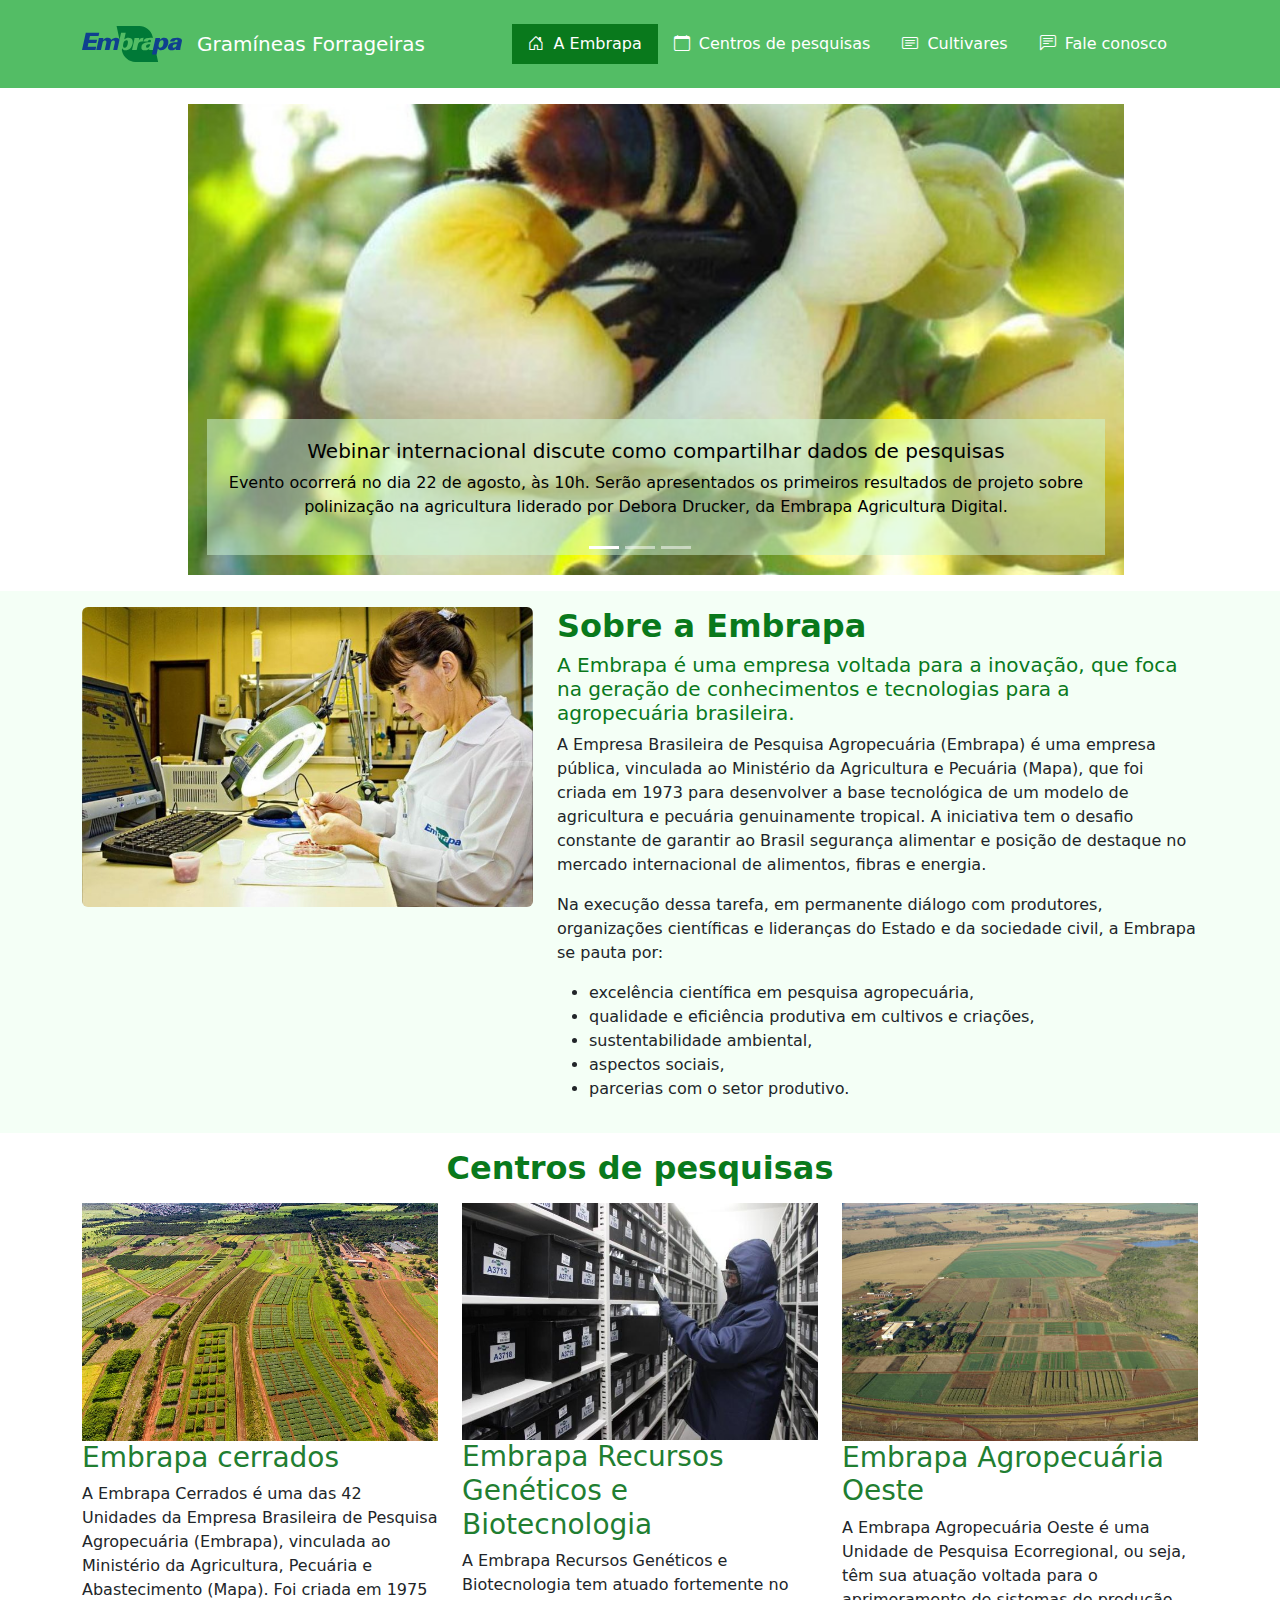
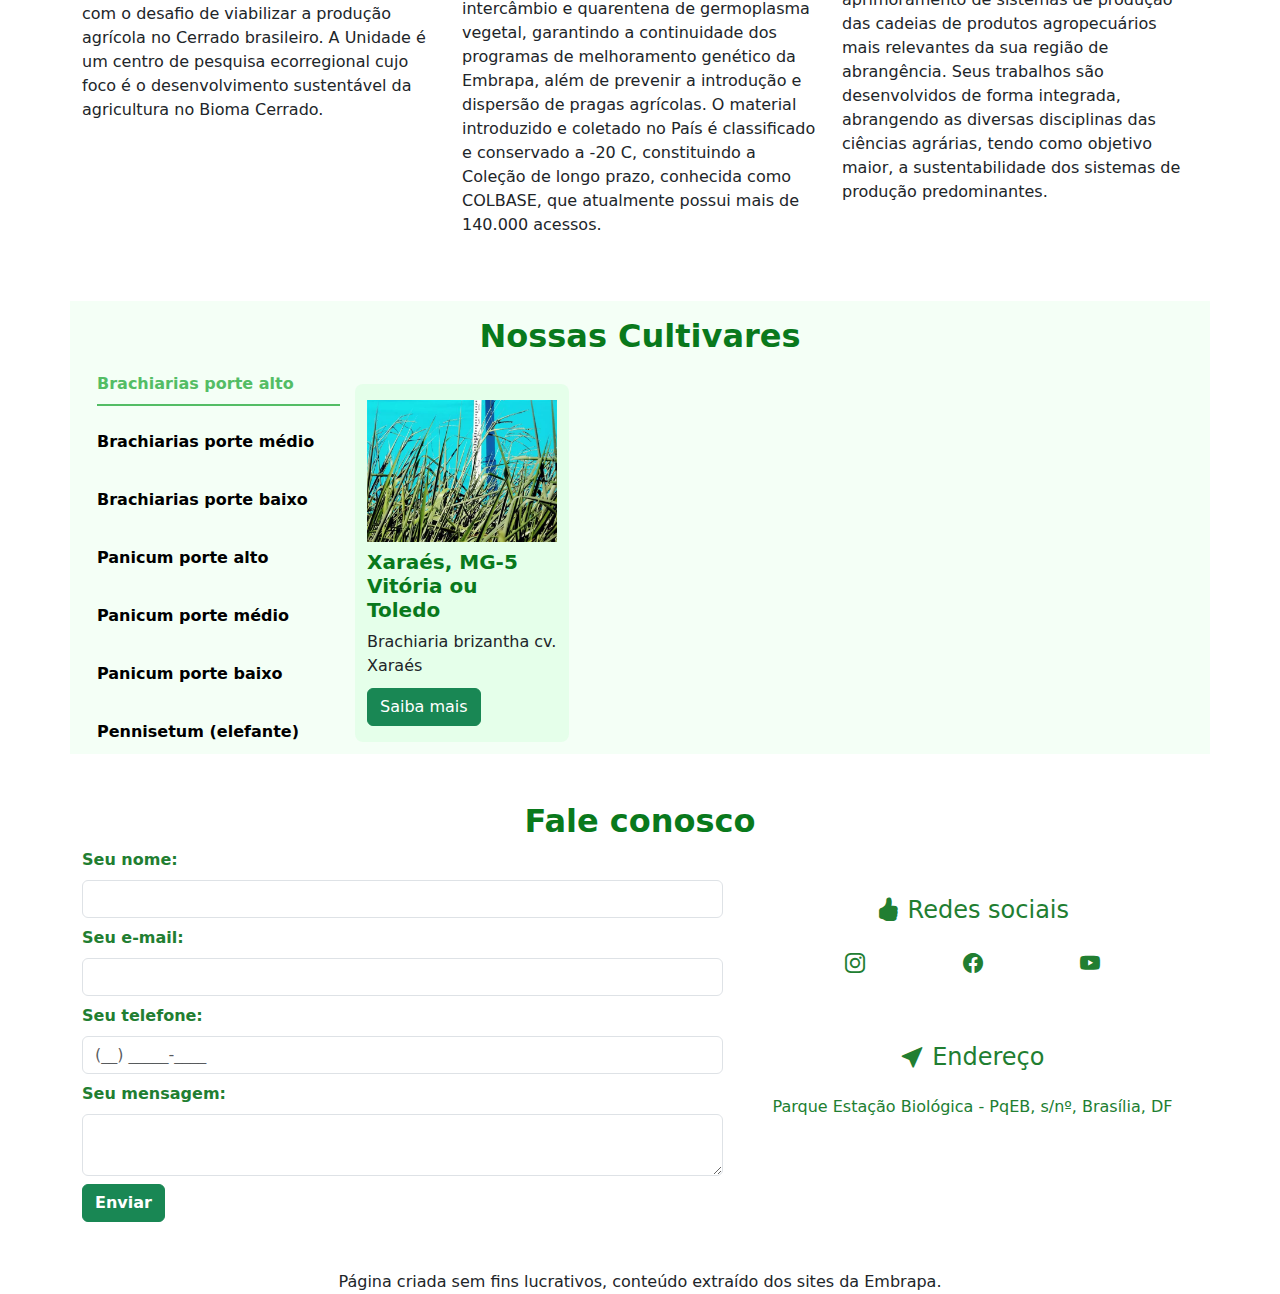
==== commit 5d71615d: ":bug: [FIX] corrigindo menu SE" ====
--- a/index.html
+++ b/index.html
@@ -12,7 +12,7 @@
     <header class="navbar navbar-expand-xl sticky-top p-4 bg-principal" id="cabecalho">
         <div class="container justify-content-center justify-content-md-around">
             <img id="embrapa-logo" src="./imagens/embrapa-logo-ajustado.svg" alt="">
-            <h1 class="navbar-brand m-0 text-white">
+            <h1 class="navbar-brand m-0 text-white d-none d-md-block">
                 Gramíneas Forrageiras</h1>
             <button class="navbar-toggler bg-claro" data-bs-toggle="collapse" data-bs-target="#menu-navegacao">
                 <span class="navbar-toggler-icon"></span>
@@ -50,7 +50,7 @@
     <main data-bs-spy="scroll" data-bs-target="cabecalho" data-bs-smooth-scroll="true">
         <section>
             <div>
-                <div class="carousel slide" id="carousel" data-bs-ride="carousel">
+                <div class="carousel slide mt-3" id="carousel" data-bs-ride="carousel">
                     <ul class="carousel-inner d-flex text-center">
                         <li class="carousel-item active" data-bs-interval="5000">
                             <img class="w-75" src="./imagens/abelha.jpg" alt="">
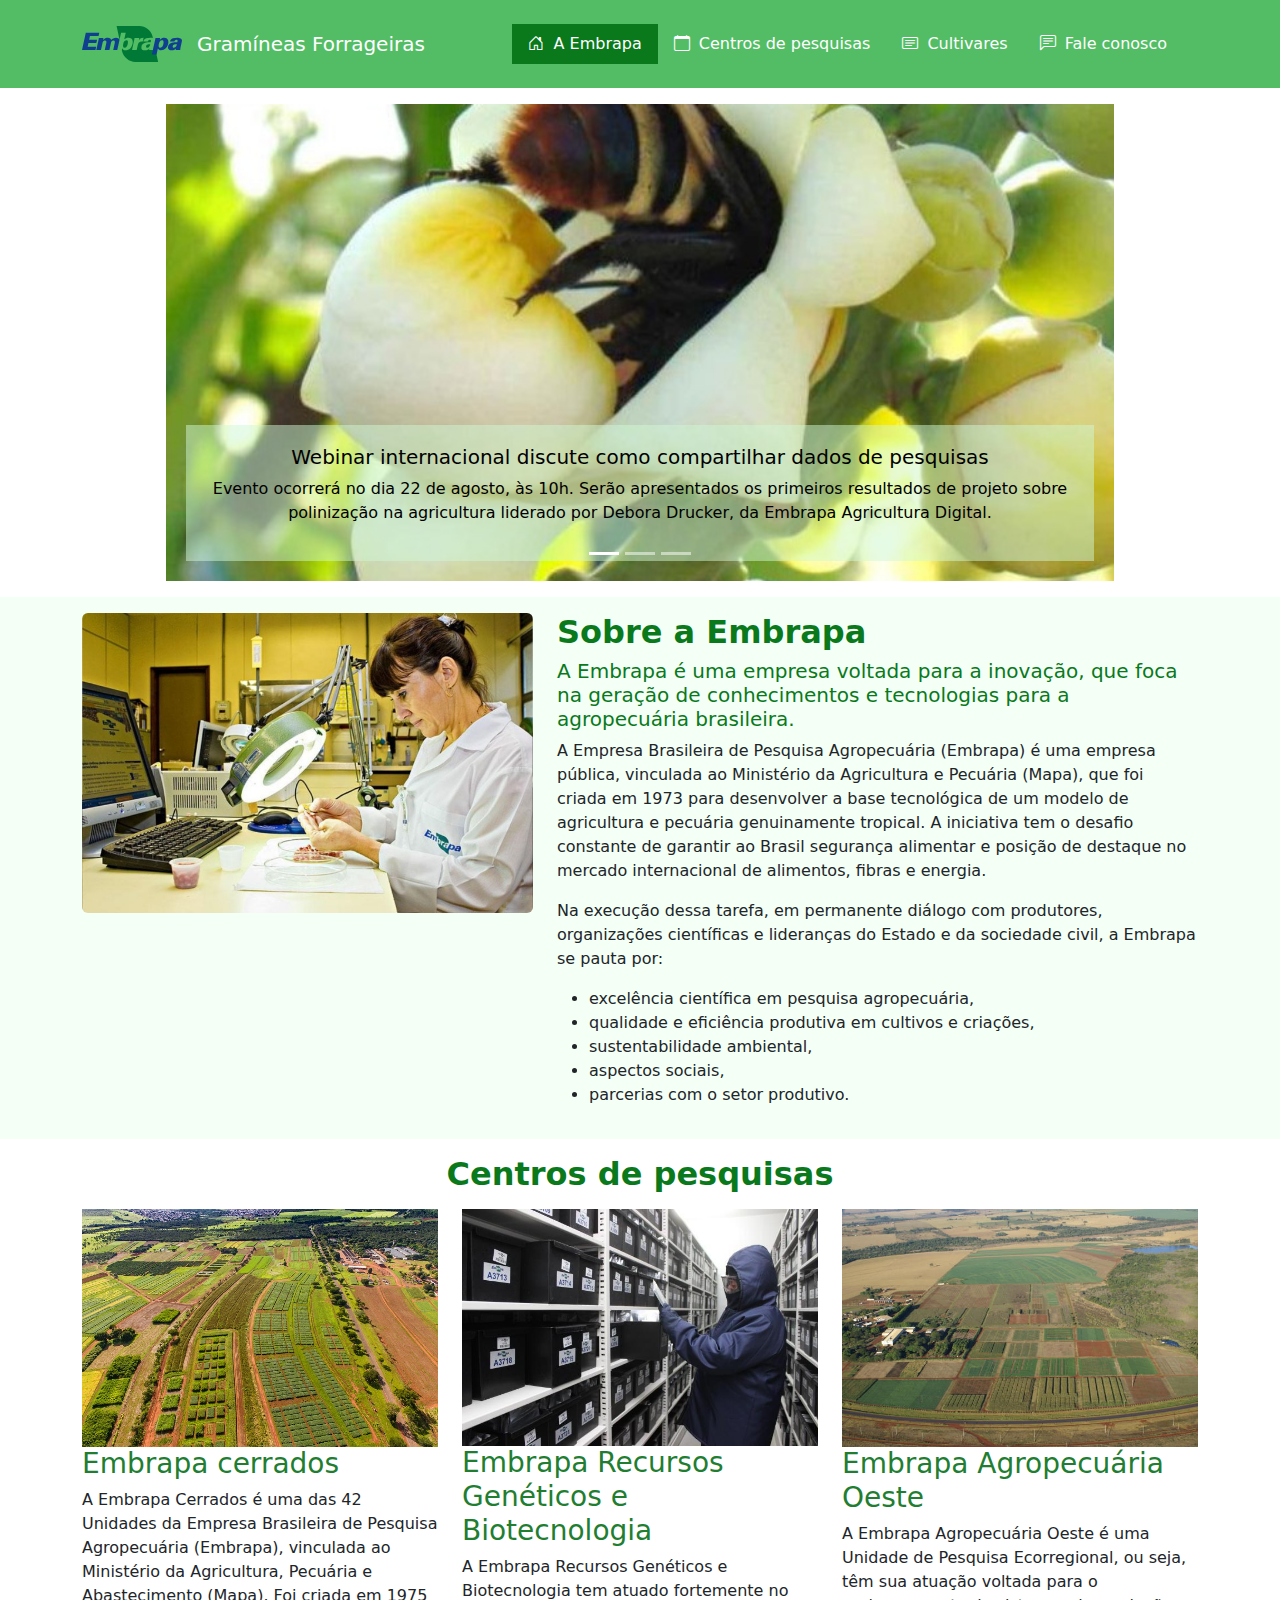
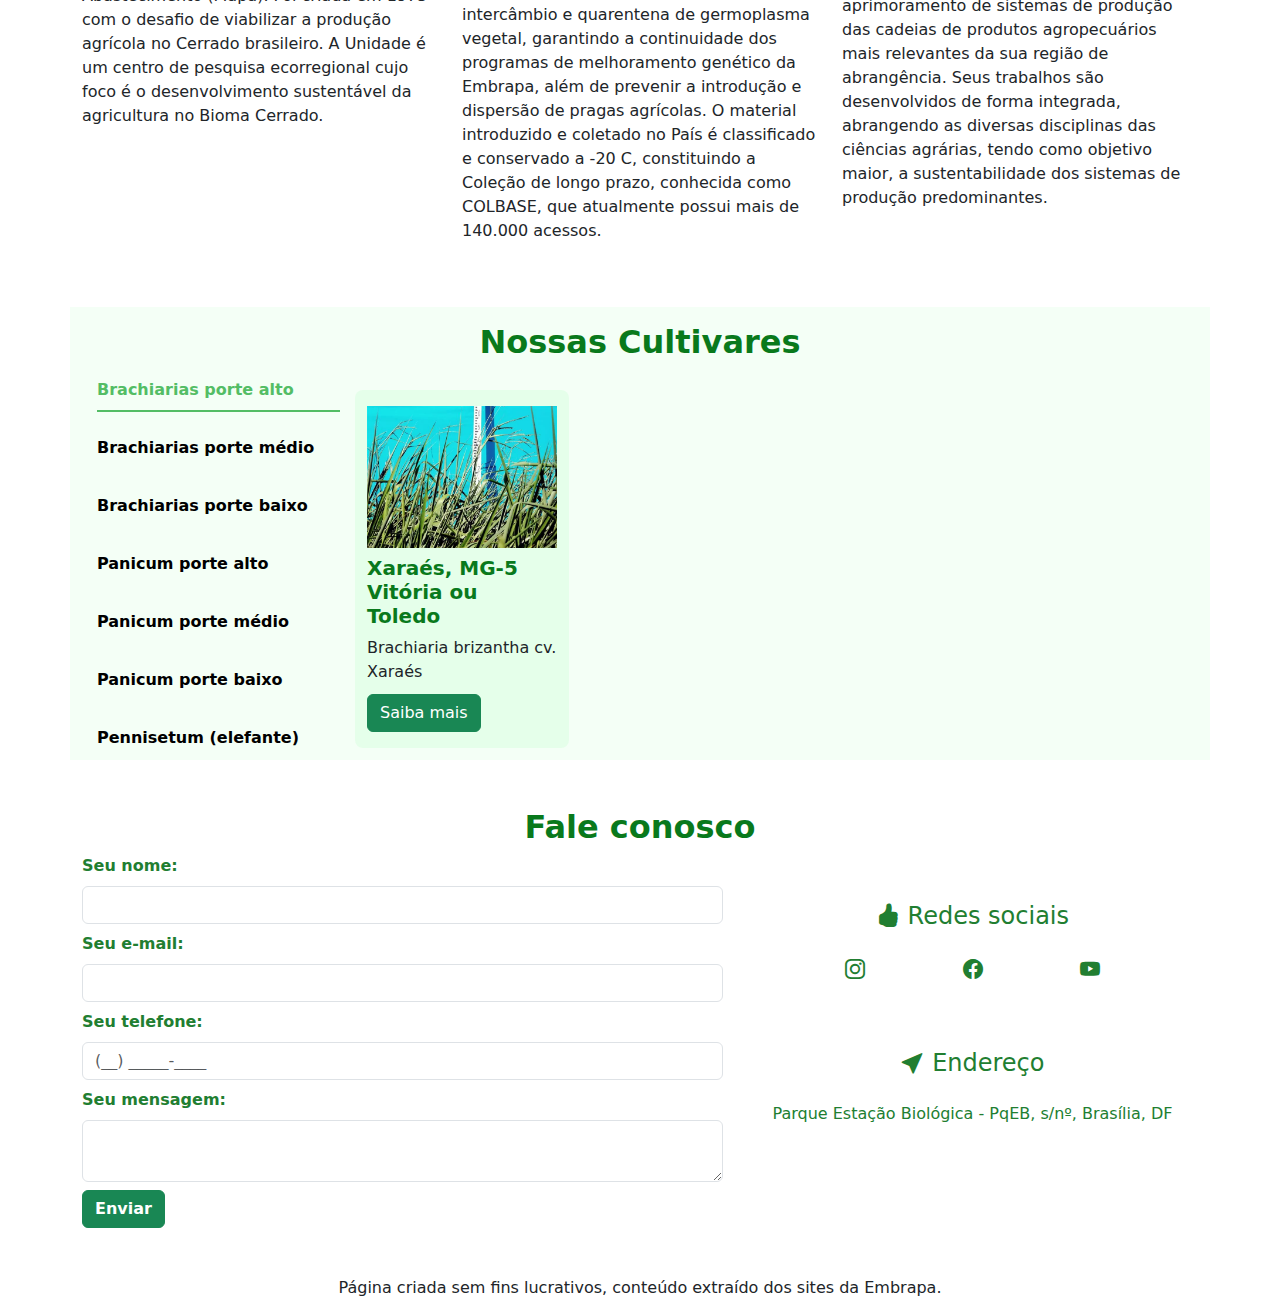
==== commit 85e00d54: ":bug: [FIX] corrigindo alinhamento do carousel" ====
--- a/index.html
+++ b/index.html
@@ -10,9 +10,9 @@
 </head>
 <body>
     <header class="navbar navbar-expand-xl sticky-top p-4 bg-principal" id="cabecalho">
-        <div class="container justify-content-center justify-content-md-around">
+        <div class="container justify-content-md-around">
             <img id="embrapa-logo" src="./imagens/embrapa-logo-ajustado.svg" alt="">
-            <h1 class="navbar-brand m-0 text-white d-none d-md-block">
+            <h1 class="navbar-brand m-0 text-white d-none d-sm-block">
                 Gramíneas Forrageiras</h1>
             <button class="navbar-toggler bg-claro" data-bs-toggle="collapse" data-bs-target="#menu-navegacao">
                 <span class="navbar-toggler-icon"></span>
@@ -46,12 +46,15 @@
                 </ul>
             </nav>
         </div>
+        <div class="container justify-content-around d-sm-none" id="subtexto">
+            <h1 class="text-white text-center">Gramíneas Forrageiras</h1>
+        </div>
     </header>
     <main data-bs-spy="scroll" data-bs-target="cabecalho" data-bs-smooth-scroll="true">
         <section>
-            <div>
+            <div class="height-carousel">
                 <div class="carousel slide mt-3" id="carousel" data-bs-ride="carousel">
-                    <ul class="carousel-inner d-flex text-center">
+                    <ul class="carousel-inner d-flex text-center pe-2 ps-2">
                         <li class="carousel-item active" data-bs-interval="5000">
                             <img class="w-75" src="./imagens/abelha.jpg" alt="">
                             <div class="carousel-caption d-none d-md-block row">
@@ -65,6 +68,15 @@
                         </li>
                         <li class="carousel-item" data-bs-interval="5000">
                             <img class="w-75" src="./imagens/embrapa_50_anos.jpg" alt="">
+                            <div class="carousel-caption d-none d-md-block">
+                                <h5>Embrapa 50 anos</h5>
+                                <p>Lorem ipsum dolor sit amet consectetur, adipisicing elit. Fugit eos deserunt laboriosam minima. Modi natus repudiandae quae? Placeat optio unde non quo quae ratione id nemo iste, esse eaque corporis!</p>
+                            </div>
+                            <div class="row d-md-none">
+                                <h5>Embrapa 50 anos</h5>
+                                <p>Lorem ipsum dolor sit amet consectetur, adipisicing elit. Fugit eos deserunt laboriosam minima. Modi natus repudiandae quae? Placeat optio unde non quo quae ratione id nemo iste, esse eaque corporis!</p>
+                            </div>
+                            
                         </li>
                         <li class="carousel-item" data-bs-interval="5000">
                             <img class="w-75" src="./imagens/integra.webp" alt="">
--- a/style.css
+++ b/style.css
@@ -104,4 +104,47 @@
         display: none;
     }
 
+    .height-carousel {
+        height: 45vh;
+    }
+
 }
+
+@media (max-width: 650px) {
+    .nav {
+        padding-left: 0;
+        padding-right: 0;
+    }
+    .nav-tabs .nav-link {
+        border: var(--bs-nav-tabs-border-width) solid transparent;
+    }
+    .nav-tabs {
+        --bs-nav-tabs-link-active-border-color: var(--bs-border-color);
+    }
+
+    .nav-item button {
+        padding: 16px;
+        font-size: 18px;
+    }
+
+    #menu-navegacao {
+        background-color: #f4fff6;
+    }
+
+    .nav-link {
+        color: #53bd65;
+    }
+
+    .carousel-indicators {
+        display: none;
+    }
+
+    .height-carousel {
+        height: 40vh;
+    }
+
+}
+
+#subtexto h1 {
+    font-size: 24px;
+}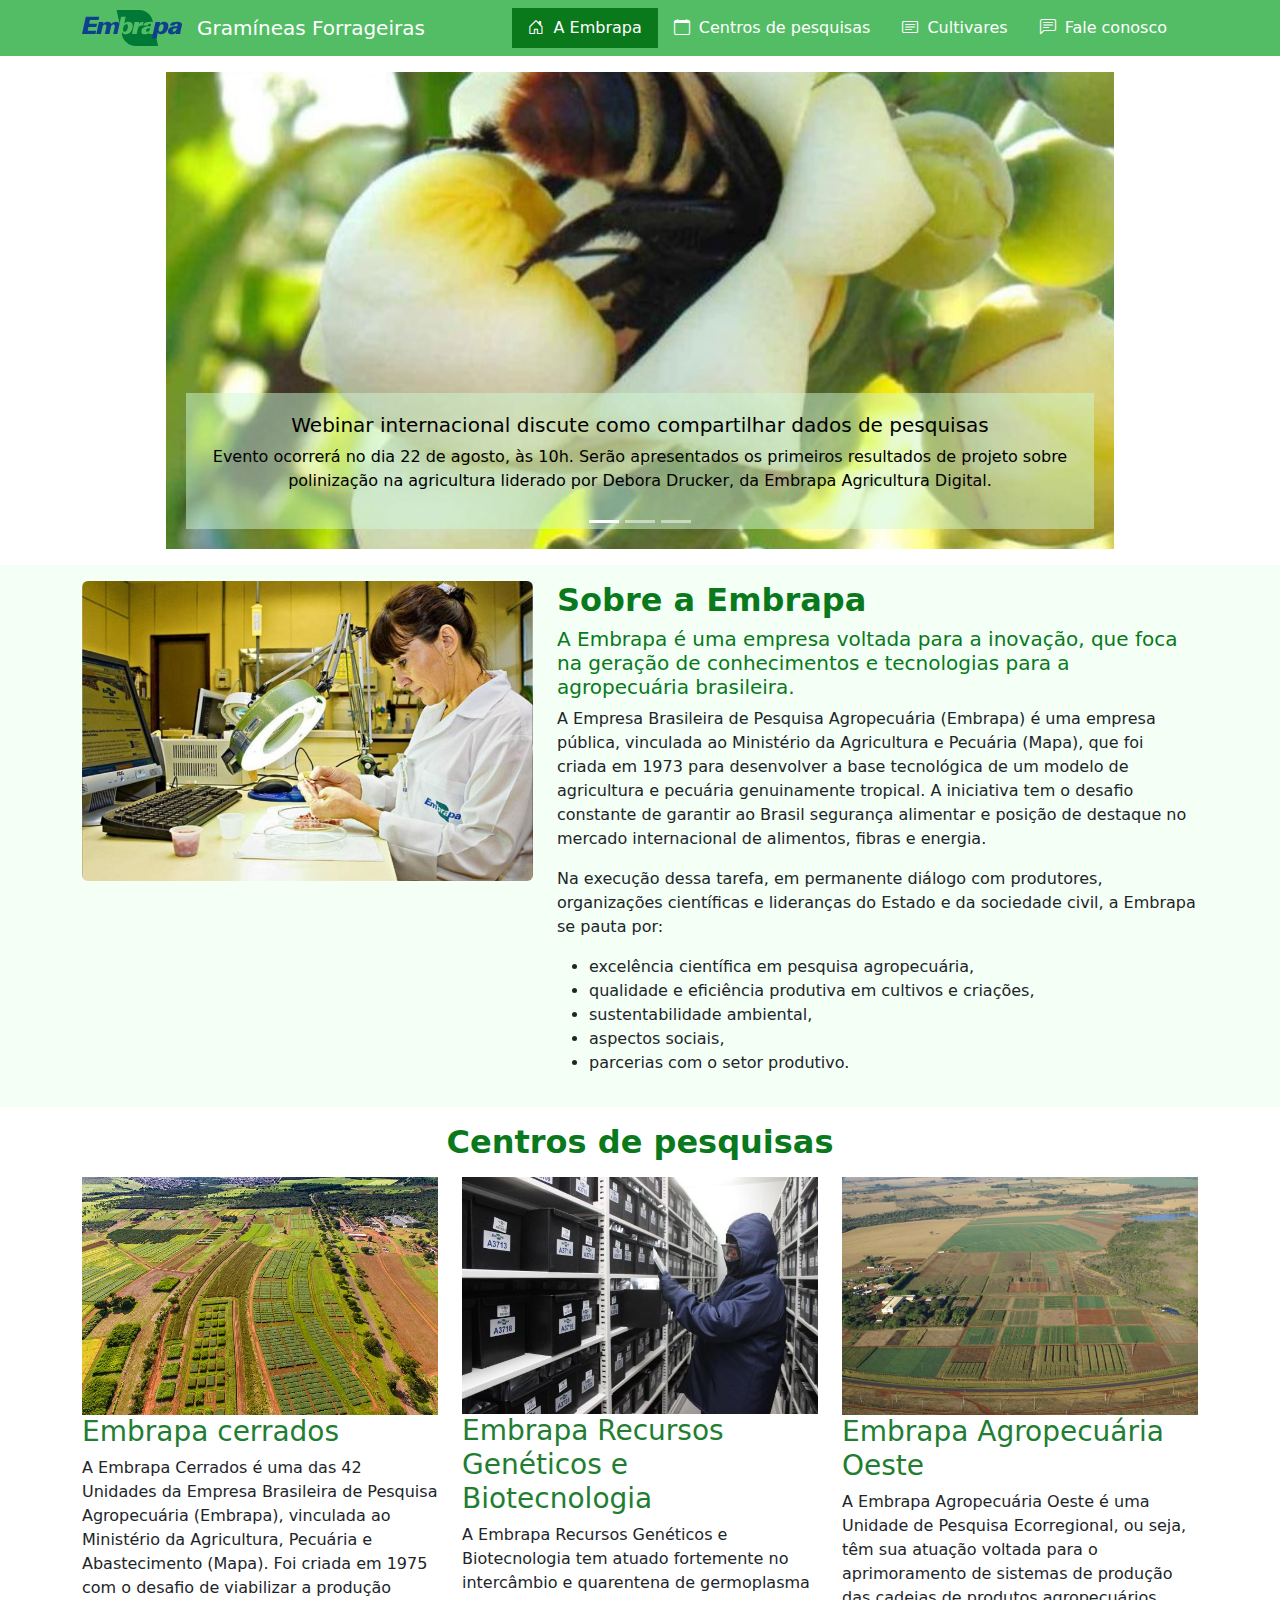
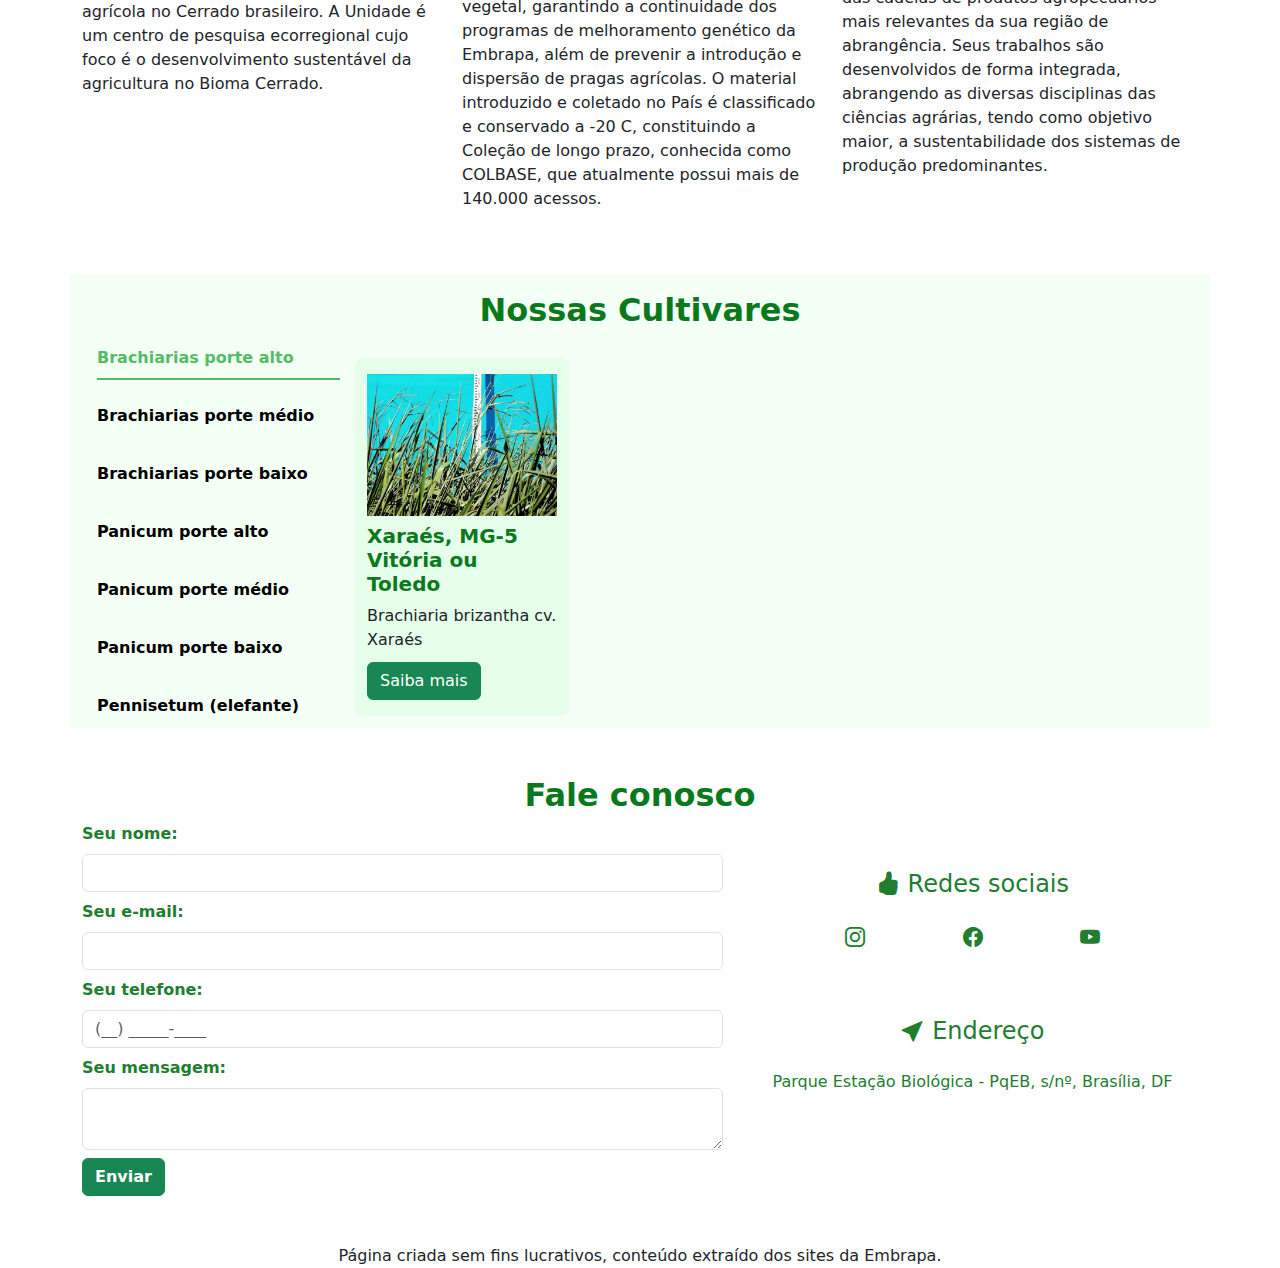
==== commit 0c18b424: ":bug: [FIX] corrigindo layout portrait" ====
--- a/index.html
+++ b/index.html
@@ -9,7 +9,7 @@
     <link rel="stylesheet" href="style.css">
 </head>
 <body>
-    <header class="navbar navbar-expand-xl sticky-top p-4 bg-principal" id="cabecalho">
+    <header class="navbar navbar-expand-xl sticky-top p-2 bg-principal" id="cabecalho">
         <div class="container justify-content-md-around">
             <img id="embrapa-logo" src="./imagens/embrapa-logo-ajustado.svg" alt="">
             <h1 class="navbar-brand m-0 text-white d-none d-sm-block">
--- a/style.css
+++ b/style.css
@@ -1,6 +1,6 @@
 .bg-principal {
     background-color: #53bd65;
-} 
+}
 
 .nav-tabs .nav-link.active,
 .tab-pane,
@@ -8,10 +8,12 @@
     background-color: #f4fff6;
 }
 
-.bg-medio{
+.bg-medio {
     background-color: #9affab28;
 }
-.title-green, h5,
+
+.title-green,
+h5,
 .nav-tabs .nav-link.active,
 h2 {
     color: #09791c;
@@ -70,54 +72,21 @@
     margin-right: 15px;
 }
 
-header > div {
+header>div {
     justify-content: end;
 }
 
 
-@media (max-width: 767px) {
+@media (orientation: portrait) and (max-width: 767px) {
     .nav {
         padding-left: 0;
         padding-right: 0;
     }
+
     .nav-tabs .nav-link {
         border: var(--bs-nav-tabs-border-width) solid transparent;
     }
-    .nav-tabs {
-        --bs-nav-tabs-link-active-border-color: var(--bs-border-color);
-    }
 
-    .nav-item button {
-        padding: 16px;
-        font-size: 18px;
-    }
-
-    #menu-navegacao {
-        background-color: #f4fff6;
-    }
-
-    .nav-link {
-        color: #53bd65;
-    }
-
-    .carousel-indicators {
-        display: none;
-    }
-
-    .height-carousel {
-        height: 45vh;
-    }
-
-}
-
-@media (max-width: 650px) {
-    .nav {
-        padding-left: 0;
-        padding-right: 0;
-    }
-    .nav-tabs .nav-link {
-        border: var(--bs-nav-tabs-border-width) solid transparent;
-    }
     .nav-tabs {
         --bs-nav-tabs-link-active-border-color: var(--bs-border-color);
     }
@@ -142,8 +111,46 @@
     .height-carousel {
         height: 40vh;
     }
+}
 
+@media (orientation: portrait) and (max-width: 650px) {
+    .nav {
+        padding-left: 0;
+        padding-right: 0;
+    }
+
+    .nav-tabs .nav-link {
+        border: var(--bs-nav-tabs-border-width) solid transparent;
+    }
+
+    .nav-tabs {
+        --bs-nav-tabs-link-active-border-color: var(--bs-border-color);
+    }
+
+    .nav-item button {
+        padding: 16px;
+        font-size: 18px;
+    }
+
+    #menu-navegacao {
+        background-color: #f4fff6;
+    }
+
+    .nav-link {
+        color: #53bd65;
+    }
+
+    .carousel-indicators {
+        display: none;
+    }
+
+    .height-carousel {
+        height: 48vh;
+    }
+    
 }
+
+
 
 #subtexto h1 {
     font-size: 24px;
